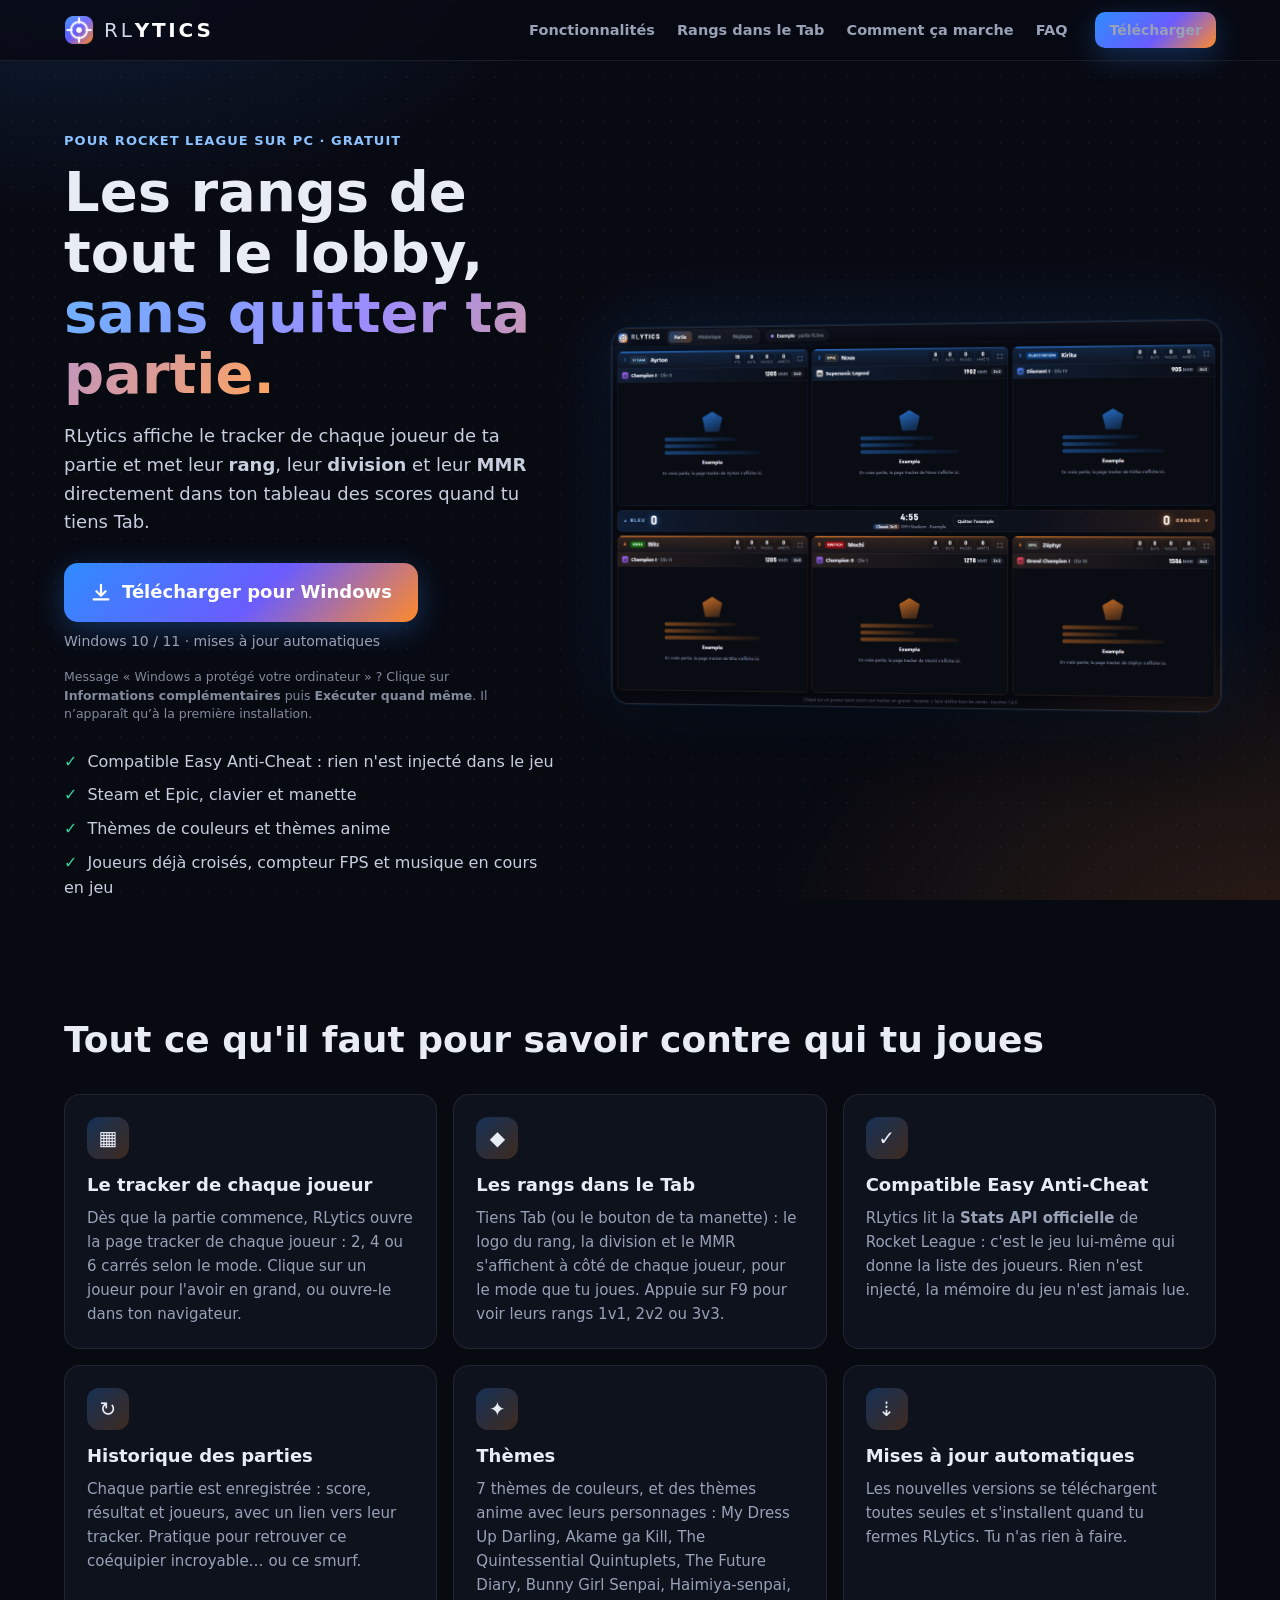
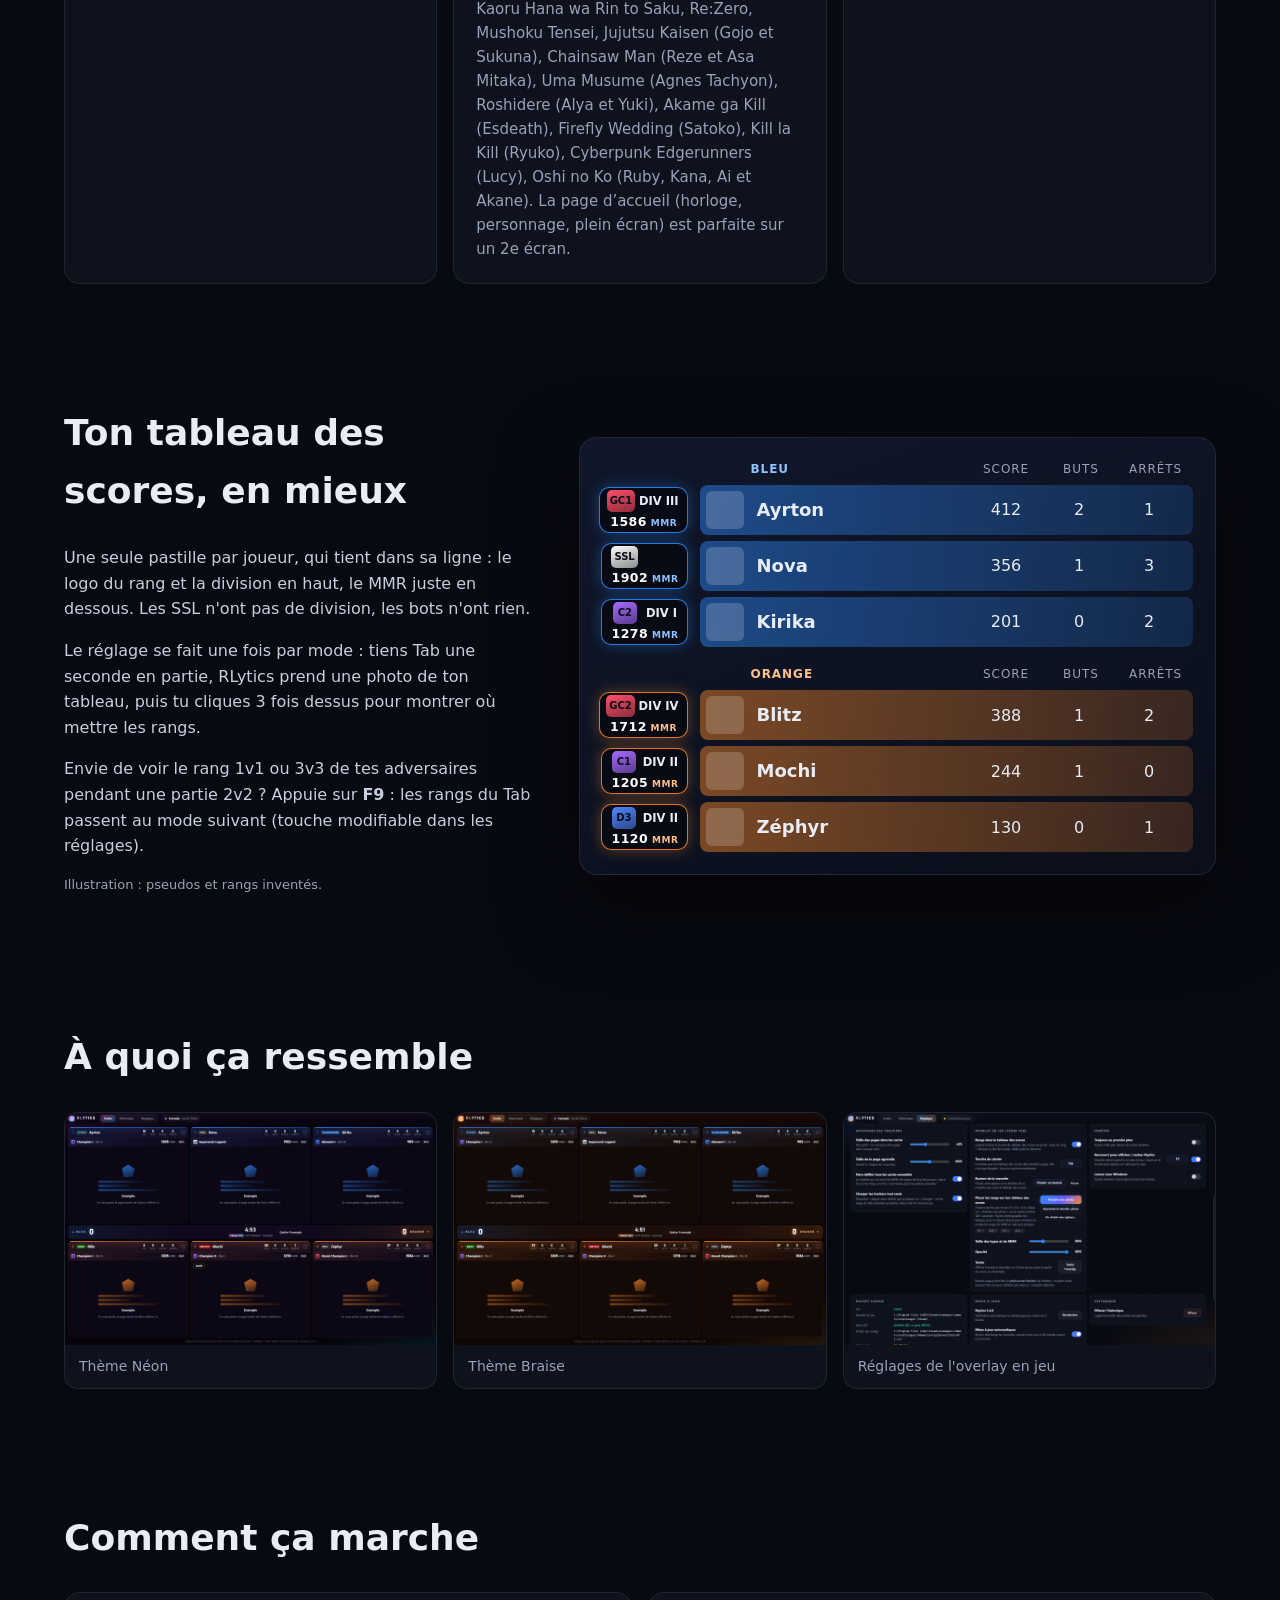
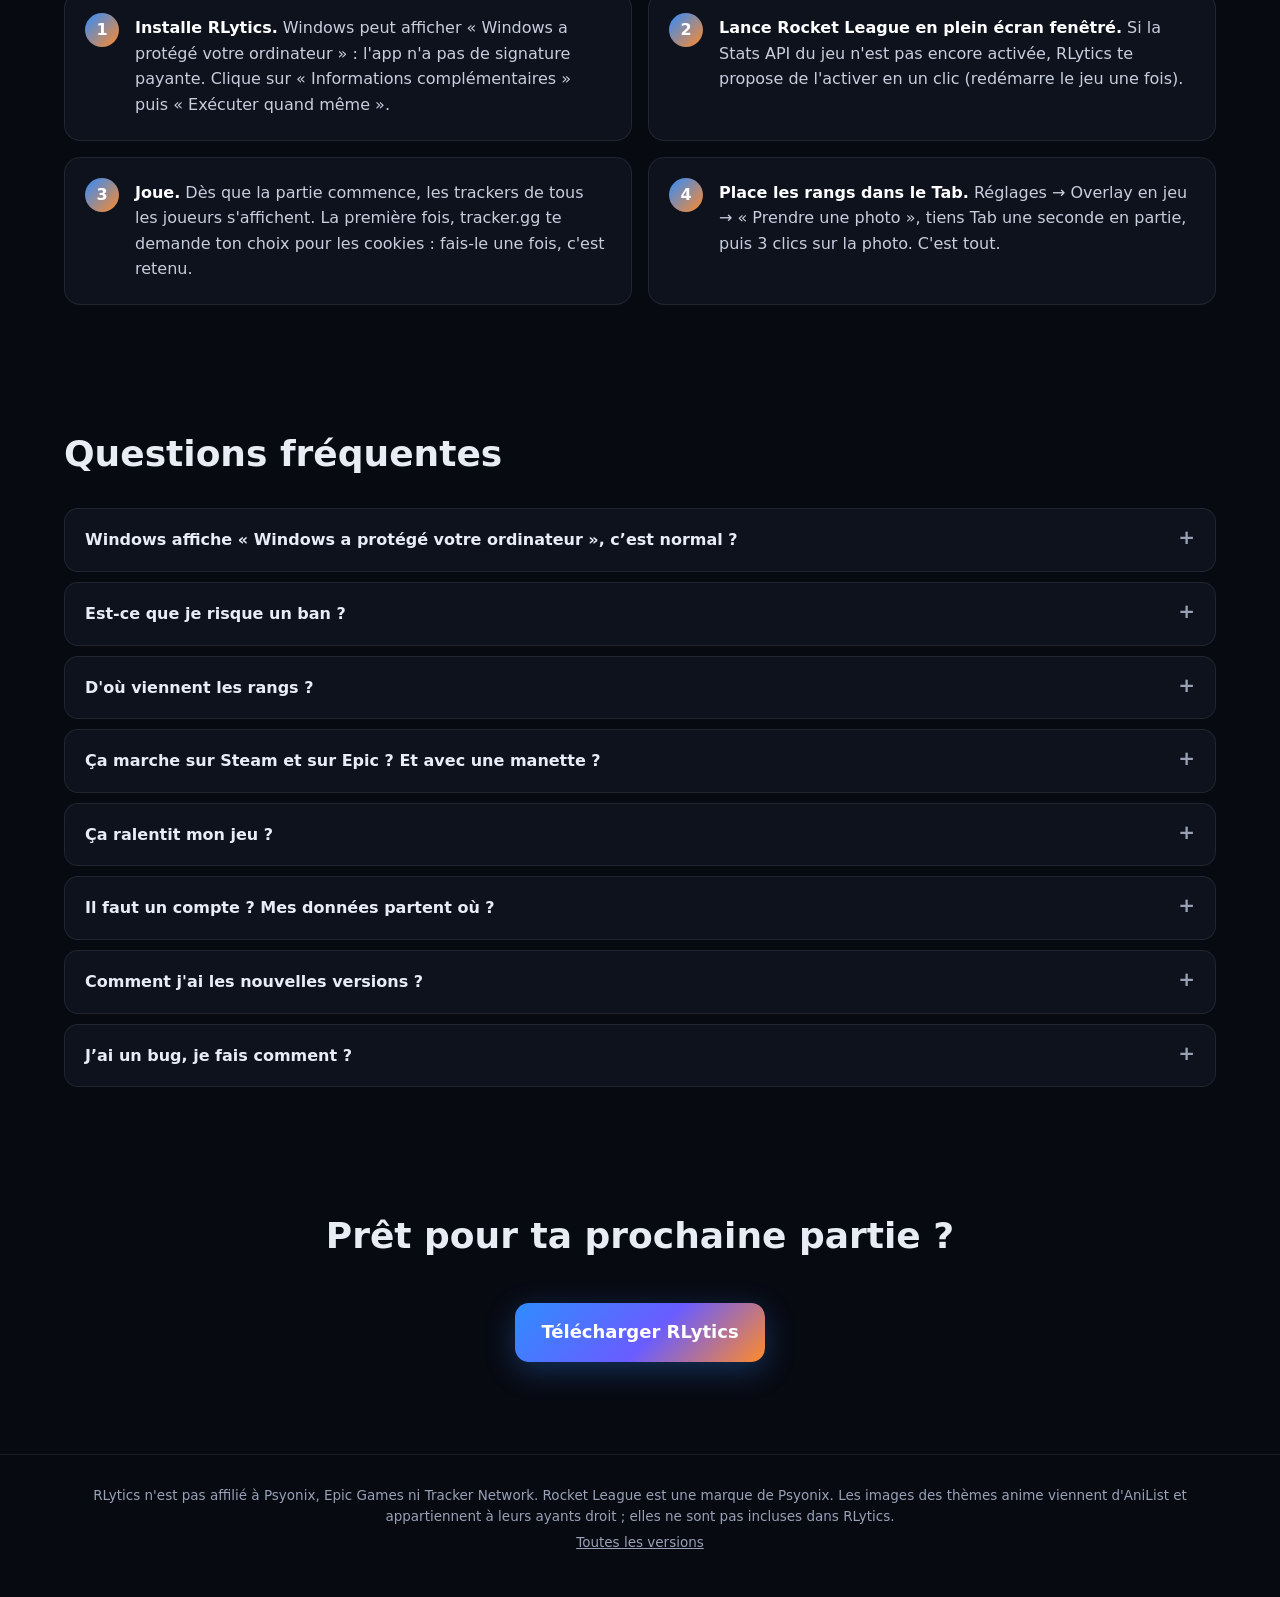
==== docs/index.html @ 4fb469bf "Site : thèmes Cyberpunk et Oshi no Ko (1.7.10) Co-Authored-By: Claude Opus 5.5 <noreply@anthropic.co" ====
<!DOCTYPE html>
<html lang="fr">
<head>
  <meta charset="utf-8">
  <meta name="viewport" content="width=device-width, initial-scale=1">
  <title>RLytics — les rangs de tout le lobby Rocket League</title>
  <meta name="description" content="RLytics affiche le tracker de chaque joueur de ta partie Rocket League et met leurs rangs, divisions et MMR dans ton tableau des scores. Gratuit, pour Windows, compatible Easy Anti-Cheat.">
  <meta property="og:title" content="RLytics — les rangs de tout le lobby Rocket League">
  <meta property="og:description" content="Le tracker de chaque joueur de ta partie, et leurs rangs directement dans ton tableau des scores.">
  <meta property="og:image" content="img/partie.png">
  <link rel="icon" href="img/icon.png">
  <link rel="stylesheet" href="style.css">
</head>
<body>
  <div class="glow" aria-hidden="true"></div>

  <header class="nav">
    <a class="brand" href="#">
      <img src="img/icon.png" alt="" width="30" height="30">
      <span>RL<b>YTICS</b></span>
    </a>
    <nav>
      <a href="#fonctions">Fonctionnalités</a>
      <a href="#tab">Rangs dans le Tab</a>
      <a href="#etapes">Comment ça marche</a>
      <a href="#faq">FAQ</a>
    </nav>
    <a class="btn small" href="https://github.com/ayusecour-stack/rlytics/releases/latest/download/RLytics-Setup.exe">Télécharger</a>
  </header>

  <main>
    <!-- ===== Accueil ===== -->
    <section class="hero">
      <div class="hero-text">
        <p class="kicker">Pour Rocket League sur PC · Gratuit</p>
        <h1>Les rangs de tout le lobby, <span class="grad">sans quitter ta partie.</span></h1>
        <p class="lead">RLytics affiche le tracker de chaque joueur de ta partie et met leur <b>rang</b>, leur <b>division</b> et leur <b>MMR</b> directement dans ton tableau des scores quand tu tiens Tab.</p>
        <div class="cta">
          <a class="btn big" id="dl" href="https://github.com/ayusecour-stack/rlytics/releases/latest/download/RLytics-Setup.exe">
            <svg viewBox="0 0 24 24" aria-hidden="true"><path d="M12 3v12m0 0l-5-5m5 5l5-5M4 19h16"/></svg>
            Télécharger pour Windows
          </a>
          <p class="meta" id="dl-meta">Windows 10 / 11 · mises à jour automatiques</p>
          <p class="meta smartscreen">Message « Windows a protégé votre ordinateur » ? Clique sur <b>Informations complémentaires</b> puis <b>Exécuter quand même</b>. Il n’apparaît qu’à la première installation.</p>
        </div>
        <ul class="ticks">
          <li>Compatible Easy Anti-Cheat : rien n'est injecté dans le jeu</li>
          <li>Steam et Epic, clavier et manette</li>
          <li>Thèmes de couleurs et thèmes anime</li>
          <li>Joueurs déjà croisés, compteur FPS et musique en cours en jeu</li>
        </ul>
      </div>
      <figure class="hero-shot">
        <img src="img/partie.png" alt="La fenêtre de RLytics pendant une partie 3v3 : un carré par joueur avec son rang, sa division et son MMR">
      </figure>
    </section>

    <!-- ===== Fonctionnalités ===== -->
    <section id="fonctions" class="section">
      <h2>Tout ce qu'il faut pour savoir contre qui tu joues</h2>
      <div class="grid">
        <article class="feat">
          <div class="ico">▦</div>
          <h3>Le tracker de chaque joueur</h3>
          <p>Dès que la partie commence, RLytics ouvre la page tracker de chaque joueur : 2, 4 ou 6 carrés selon le mode. Clique sur un joueur pour l'avoir en grand, ou ouvre-le dans ton navigateur.</p>
        </article>
        <article class="feat">
          <div class="ico">◆</div>
          <h3>Les rangs dans le Tab</h3>
          <p>Tiens Tab (ou le bouton de ta manette) : le logo du rang, la division et le MMR s'affichent à côté de chaque joueur, pour le mode que tu joues. Appuie sur F9 pour voir leurs rangs 1v1, 2v2 ou 3v3.</p>
        </article>
        <article class="feat">
          <div class="ico">✓</div>
          <h3>Compatible Easy Anti-Cheat</h3>
          <p>RLytics lit la <b>Stats API officielle</b> de Rocket League : c'est le jeu lui-même qui donne la liste des joueurs. Rien n'est injecté, la mémoire du jeu n'est jamais lue.</p>
        </article>
        <article class="feat">
          <div class="ico">↻</div>
          <h3>Historique des parties</h3>
          <p>Chaque partie est enregistrée : score, résultat et joueurs, avec un lien vers leur tracker. Pratique pour retrouver ce coéquipier incroyable… ou ce smurf.</p>
        </article>
        <article class="feat">
          <div class="ico">✦</div>
          <h3>Thèmes</h3>
          <p>7 thèmes de couleurs, et des thèmes anime avec leurs personnages : My Dress Up Darling, Akame ga Kill, The Quintessential Quintuplets, The Future Diary, Bunny Girl Senpai, Haimiya-senpai, Kaoru Hana wa Rin to Saku, Re:Zero, Mushoku Tensei, Jujutsu Kaisen (Gojo et Sukuna), Chainsaw Man (Reze et Asa Mitaka), Uma Musume (Agnes Tachyon), Roshidere (Alya et Yuki), Akame ga Kill (Esdeath), Firefly Wedding (Satoko), Kill la Kill (Ryuko), Cyberpunk Edgerunners (Lucy), Oshi no Ko (Ruby, Kana, Ai et Akane). La page d’accueil (horloge, personnage, plein écran) est parfaite sur un 2e écran.</p>
        </article>
        <article class="feat">
          <div class="ico">⇣</div>
          <h3>Mises à jour automatiques</h3>
          <p>Les nouvelles versions se téléchargent toutes seules et s'installent quand tu fermes RLytics. Tu n'as rien à faire.</p>
        </article>
      </div>
    </section>

    <!-- ===== Rangs dans le Tab (illustration) ===== -->
    <section id="tab" class="section split">
      <div>
        <h2>Ton tableau des scores, en mieux</h2>
        <p>Une seule pastille par joueur, qui tient dans sa ligne : le logo du rang et la division en haut, le MMR juste en dessous. Les SSL n'ont pas de division, les bots n'ont rien.</p>
        <p>Le réglage se fait une fois par mode : tiens Tab une seconde en partie, RLytics prend une photo de ton tableau, puis tu cliques 3 fois dessus pour montrer où mettre les rangs.</p>
        <p>Envie de voir le rang 1v1 ou 3v3 de tes adversaires pendant une partie 2v2 ? Appuie sur <b>F9</b> : les rangs du Tab passent au mode suivant (touche modifiable dans les réglages).</p>
        <p class="small">Illustration : pseudos et rangs inventés.</p>
      </div>
      <div class="board" aria-label="Exemple de tableau des scores avec les rangs RLytics">
        <div class="team t0">
          <div class="thead"><b>BLEU</b><span>SCORE</span><span>BUTS</span><span>ARRÊTS</span></div>
          <div class="row"><div class="badge t0"><i class="em" style="--c:#ff4f6b">GC1</i><span>DIV III</span><small><b>1586</b> MMR</small></div><div class="av"></div><b class="nm">Ayrton</b><span>412</span><span>2</span><span>1</span></div>
          <div class="row"><div class="badge t0"><i class="em" style="--c:#ffffff">SSL</i><small><b>1902</b> MMR</small></div><div class="av"></div><b class="nm">Nova</b><span>356</span><span>1</span><span>3</span></div>
          <div class="row"><div class="badge t0"><i class="em" style="--c:#a46bff">C2</i><span>DIV I</span><small><b>1278</b> MMR</small></div><div class="av"></div><b class="nm">Kirika</b><span>201</span><span>0</span><span>2</span></div>
        </div>
        <div class="team t1">
          <div class="thead"><b>ORANGE</b><span>SCORE</span><span>BUTS</span><span>ARRÊTS</span></div>
          <div class="row"><div class="badge t1"><i class="em" style="--c:#ff4f6b">GC2</i><span>DIV IV</span><small><b>1712</b> MMR</small></div><div class="av"></div><b class="nm">Blitz</b><span>388</span><span>1</span><span>2</span></div>
          <div class="row"><div class="badge t1"><i class="em" style="--c:#a46bff">C1</i><span>DIV II</span><small><b>1205</b> MMR</small></div><div class="av"></div><b class="nm">Mochi</b><span>244</span><span>1</span><span>0</span></div>
          <div class="row"><div class="badge t1"><i class="em" style="--c:#4f86ff">D3</i><span>DIV II</span><small><b>1120</b> MMR</small></div><div class="av"></div><b class="nm">Zéphyr</b><span>130</span><span>0</span><span>1</span></div>
        </div>
      </div>
    </section>

    <!-- ===== Captures ===== -->
    <section class="section">
      <h2>À quoi ça ressemble</h2>
      <div class="shots">
        <figure><img src="img/neon.png" alt="RLytics avec le thème Néon" loading="lazy"><figcaption>Thème Néon</figcaption></figure>
        <figure><img src="img/braise.png" alt="RLytics avec le thème Braise" loading="lazy"><figcaption>Thème Braise</figcaption></figure>
        <figure><img src="img/reglages.png" alt="Les réglages de RLytics : overlay en jeu, mises à jour" loading="lazy"><figcaption>Réglages de l'overlay en jeu</figcaption></figure>
      </div>
    </section>

    <!-- ===== Étapes ===== -->
    <section id="etapes" class="section">
      <h2>Comment ça marche</h2>
      <ol class="steps">
        <li><b>Installe RLytics.</b> Windows peut afficher « Windows a protégé votre ordinateur » : l'app n'a pas de signature payante. Clique sur « Informations complémentaires » puis « Exécuter quand même ».</li>
        <li><b>Lance Rocket League en plein écran fenêtré.</b> Si la Stats API du jeu n'est pas encore activée, RLytics te propose de l'activer en un clic (redémarre le jeu une fois).</li>
        <li><b>Joue.</b> Dès que la partie commence, les trackers de tous les joueurs s'affichent. La première fois, tracker.gg te demande ton choix pour les cookies : fais-le une fois, c'est retenu.</li>
        <li><b>Place les rangs dans le Tab.</b> Réglages → Overlay en jeu → « Prendre une photo », tiens Tab une seconde en partie, puis 3 clics sur la photo. C'est tout.</li>
      </ol>
    </section>

    <!-- ===== FAQ ===== -->
    <section id="faq" class="section">
      <h2>Questions fréquentes</h2>
      <div class="faq">
        <details>
          <summary>Windows affiche « Windows a protégé votre ordinateur », c’est normal ?</summary>
          <p>Oui. Windows affiche ce message pour les programmes qui n’ont pas de signature payante (un certificat coûte plusieurs centaines d’euros par an). Clique sur « Informations complémentaires » puis « Exécuter quand même ». Il n’apparaît qu’à l’installation : les mises à jour automatiques ne le déclenchent pas.</p>
        </details>
        <details>
          <summary>Est-ce que je risque un ban ?</summary>
          <p>RLytics ne touche pas au jeu : il n'injecte rien, ne lit pas sa mémoire et n'ouvre même pas son processus. Il lit la Stats API officielle de Rocket League (prévue par Psyonix pour les overlays) et affiche une fenêtre par-dessus le jeu, comme Discord ou OBS. Il n'y a pas de garantie officielle de Psyonix, mais c'est le même principe que les overlays autorisés.</p>
        </details>
        <details>
          <summary>D'où viennent les rangs ?</summary>
          <p>Des pages publiques de rocketleague.tracker.network, que RLytics affiche comme un navigateur. Les rangs du Tab sont lus dans ces pages déjà ouvertes, sans requête en plus. RLytics n'est pas affilié à Tracker Network : si leur site change, une mise à jour de RLytics peut être nécessaire.</p>
        </details>
        <details>
          <summary>Ça marche sur Steam et sur Epic ? Et avec une manette ?</summary>
          <p>Oui aux deux. Pour la manette, choisis dans les réglages le bouton qui ouvre ton tableau des scores. Les joueurs PlayStation, Xbox et Switch de ta partie sont affichés aussi.</p>
        </details>
        <details>
          <summary>Ça ralentit mon jeu ?</summary>
          <p>Les pages sont chargées une fois au début de la partie et les animations des thèmes se mettent en pause pendant les parties. Si ton PC est juste, désactive « Charger les trackers tout seuls » dans les réglages.</p>
        </details>
        <details>
          <summary>Il faut un compte ? Mes données partent où ?</summary>
          <p>Pas de compte. Tout reste sur ton PC : réglages, historique, emplacement des rangs. RLytics se connecte seulement à tracker.gg (les pages des joueurs), à AniList (images des thèmes anime) et à GitHub (mises à jour).</p>
        </details>
        <details>
          <summary>Comment j'ai les nouvelles versions ?</summary>
          <p>Automatiquement : RLytics vérifie au démarrage puis toutes les 3 heures, télécharge la nouvelle version en arrière-plan et l'installe quand tu le fermes (ou tout de suite avec le bouton « Redémarrer »).</p>
        </details>
        <details>
          <summary>J’ai un bug, je fais comment ?</summary>
          <p>Dans RLytics : Réglages → À propos → « Ouvrir le journal ». Ce fichier explique ce qui s’est passé (il reste sur ton PC, rien n’est envoyé). Décris le problème sur <a href="https://github.com/ayusecour-stack/rlytics/issues">la page des signalements</a> et joins le journal si tu veux.</p>
        </details>
      </div>
    </section>

    <section class="section final">
      <h2>Prêt pour ta prochaine partie ?</h2>
      <a class="btn big" href="https://github.com/ayusecour-stack/rlytics/releases/latest/download/RLytics-Setup.exe">Télécharger RLytics</a>
      <p class="meta" id="dl-meta-2"></p>
    </section>
  </main>

  <footer>
    <p>RLytics n'est pas affilié à Psyonix, Epic Games ni Tracker Network. Rocket League est une marque de Psyonix. Les images des thèmes anime viennent d'AniList et appartiennent à leurs ayants droit ; elles ne sont pas incluses dans RLytics.</p>
    <p><a href="https://github.com/ayusecour-stack/rlytics/releases">Toutes les versions</a></p>
  </footer>

  <script src="app.js"></script>
</body>
</html>
---- docs/style.css ----
:root {
  --bg: #080a12; --panel: #0e121d; --panel-2: #131828; --line: rgba(255, 255, 255, .08); --text: #e8ecf5; --muted: #98a1b6;
  --blue: #2f8cff; --orange: #ff8a2a; --violet: #6a5cff;
  --font: "Segoe UI Variable Text", "Segoe UI", system-ui, -apple-system, Roboto, sans-serif;
  --font-sport: "Bahnschrift", "Segoe UI", system-ui, sans-serif;
}
* { box-sizing: border-box; }
html { scroll-behavior: smooth; }
body { margin: 0; background: var(--bg); color: var(--text); font: 16px/1.6 var(--font); -webkit-font-smoothing: antialiased; }
a { color: inherit; }
img { max-width: 100%; display: block; }
.glow {
  position: fixed; inset: 0; z-index: -1; pointer-events: none;
  background:
    radial-gradient(900px 520px at 5% -10%, rgba(47, 140, 255, .18), transparent 60%),
    radial-gradient(900px 560px at 100% 105%, rgba(255, 138, 42, .14), transparent 60%),
    radial-gradient(rgba(255, 255, 255, .035) 1px, transparent 1px);
  background-size: auto, auto, 22px 22px;
}

/* Navigation */
.nav { position: sticky; top: 0; z-index: 10; display: flex; align-items: center; gap: 28px; padding: 12px 5vw; background: rgba(8, 10, 18, .78); backdrop-filter: blur(12px); border-bottom: 1px solid var(--line); }
.brand { display: flex; align-items: center; gap: 10px; text-decoration: none; font-family: var(--font-sport); font-size: 20px; letter-spacing: .14em; color: #cfd6e6; }
.brand b { color: #fff; }
.nav nav { display: flex; gap: 22px; margin-left: auto; }
.nav nav a { text-decoration: none; color: var(--muted); font-weight: 600; font-size: 14.5px; }
.nav nav a:hover { color: #fff; }

/* Boutons */
.btn {
  display: inline-flex; align-items: center; gap: 10px; text-decoration: none; font-weight: 700; color: #fff; border-radius: 12px; padding: 10px 18px;
  background: linear-gradient(135deg, var(--blue), var(--violet) 55%, var(--orange)); box-shadow: 0 8px 30px rgba(47, 140, 255, .3);
  transition: transform .12s, filter .15s;
}
.btn:hover { filter: brightness(1.1); transform: translateY(-1px); }
.btn.small { padding: 7px 14px; font-size: 14px; border-radius: 10px; }
.btn.big { padding: 15px 26px; font-size: 18px; border-radius: 14px; }
.btn svg { width: 22px; height: 22px; fill: none; stroke: currentColor; stroke-width: 2.4; stroke-linecap: round; stroke-linejoin: round; }

main { width: min(1180px, 90vw); margin: 0 auto; }
.hero { display: grid; grid-template-columns: 1fr 1.25fr; gap: 48px; align-items: center; padding: 70px 0 50px; }
.kicker { margin: 0 0 10px; color: #8cc2ff; font-weight: 700; letter-spacing: .08em; text-transform: uppercase; font-size: 13px; }
h1 { font-family: var(--font-sport); font-size: clamp(34px, 4.6vw, 56px); line-height: 1.08; margin: 0 0 18px; }
.grad { background: linear-gradient(120deg, #6fb2ff, #9b8cff 45%, #ffa45c); -webkit-background-clip: text; background-clip: text; color: transparent; }
.lead { color: #c7cede; font-size: 18px; margin: 0 0 26px; }
.cta { display: flex; flex-direction: column; gap: 8px; align-items: flex-start; }
.meta { margin: 0; color: var(--muted); font-size: 14px; }
.meta.smartscreen { max-width: 460px; margin-top: 8px; font-size: 12.5px; line-height: 1.45; opacity: .85; }
.ticks { list-style: none; padding: 0; margin: 26px 0 0; display: grid; gap: 8px; color: #c7cede; }
.ticks li::before { content: "✓"; color: #34d399; font-weight: 800; margin-right: 10px; }
.hero-shot { margin: 0; border-radius: 18px; overflow: hidden; border: 1px solid rgba(255, 255, 255, .12); box-shadow: 0 30px 90px rgba(0, 0, 0, .6), 0 0 0 1px rgba(47, 140, 255, .15), 0 0 80px rgba(47, 140, 255, .18); transform: perspective(1400px) rotateY(-6deg); }

.section { padding: 60px 0; }
.section h2 { font-family: var(--font-sport); font-size: clamp(26px, 3vw, 36px); margin: 0 0 26px; }
.grid { display: grid; grid-template-columns: repeat(3, 1fr); gap: 16px; }
.feat { padding: 22px; border-radius: 16px; background: var(--panel); border: 1px solid var(--line); transition: border-color .15s, transform .15s; }
.feat:hover { border-color: rgba(47, 140, 255, .35); transform: translateY(-2px); }
.feat .ico { width: 42px; height: 42px; display: grid; place-items: center; border-radius: 12px; font-size: 20px; background: linear-gradient(135deg, rgba(47, 140, 255, .25), rgba(255, 138, 42, .2)); margin-bottom: 12px; }
.feat h3 { margin: 0 0 6px; font-size: 18px; }
.feat p { margin: 0; color: var(--muted); font-size: 15px; }

/* Tableau des scores d'exemple (dessiné, pas une capture du jeu) */
.split { display: grid; grid-template-columns: 1fr 1.35fr; gap: 44px; align-items: center; }
.split p { color: #c7cede; }
.small { font-size: 13px; color: var(--muted) !important; }
.board { padding: 22px 22px 22px 120px; border-radius: 18px; background: linear-gradient(160deg, #10172a, #0b0f1b); border: 1px solid var(--line); box-shadow: 0 30px 80px rgba(0, 0, 0, .5); display: grid; gap: 18px; overflow: hidden; }
.team { display: grid; gap: 6px; }
.thead, .row { display: grid; grid-template-columns: 40px 1fr 70px 56px 64px; align-items: center; gap: 10px; }
.thead { font-family: var(--font-sport); font-size: 12px; color: var(--muted); letter-spacing: .08em; padding-left: 50px; grid-template-columns: 1fr 70px 56px 64px; }
.team.t0 .thead b { color: #8cc2ff; } .team.t1 .thead b { color: #ffbf8a; }
.row { position: relative; height: 50px; padding: 0 12px 0 6px; border-radius: 8px; font-family: var(--font-sport); }
.team.t0 .row { background: linear-gradient(90deg, rgba(47, 140, 255, .45), rgba(47, 140, 255, .18)); }
.team.t1 .row { background: linear-gradient(90deg, rgba(255, 138, 42, .45), rgba(255, 138, 42, .18)); }
.row .av { width: 38px; height: 38px; border-radius: 6px; background: rgba(255, 255, 255, .18); }
.row .nm { font-size: 18px; font-weight: 600; }
.row span { text-align: center; }
.badge {
  position: absolute; right: calc(100% + 12px); top: 50%; transform: translateY(-50%); height: 46px; padding: 0 9px;
  display: grid; grid-template-columns: auto auto; grid-template-rows: 26px 16px; column-gap: 6px; align-items: center; justify-items: center;
  border-radius: 10px; background: rgba(8, 11, 19, .9); border: 1.5px solid rgba(47, 140, 255, .85); box-shadow: 0 0 14px rgba(47, 140, 255, .35);
  font-family: var(--font-sport); white-space: nowrap;
}
.badge.t1 { border-color: rgba(255, 138, 42, .85); box-shadow: 0 0 14px rgba(255, 138, 42, .35); }
.badge .em { grid-row: 1; font-style: normal; font-weight: 700; font-size: 10px; color: #0b0e17; height: 22px; min-width: 24px; padding: 0 3px; display: grid; place-items: center; border-radius: 5px; background: linear-gradient(160deg, var(--c), color-mix(in srgb, var(--c) 55%, #000)); }
.badge > span { grid-row: 1; font-size: 11.5px; font-weight: 700; }
.badge small { grid-row: 2; grid-column: 1 / -1; font-size: 9px; color: #8cc2ff; font-weight: 700; letter-spacing: .06em; }
.badge.t1 small { color: #ffbf8a; }
.badge small b { color: #fff; font-size: 12.5px; }

.shots { display: grid; grid-template-columns: repeat(3, 1fr); gap: 16px; }
.shots figure { margin: 0; border-radius: 14px; overflow: hidden; border: 1px solid var(--line); background: var(--panel); }
.shots figcaption { padding: 10px 14px; color: var(--muted); font-size: 14px; }

.steps { counter-reset: s; list-style: none; padding: 0; margin: 0; display: grid; grid-template-columns: repeat(2, 1fr); gap: 16px; }
.steps li { counter-increment: s; position: relative; padding: 22px 22px 22px 70px; border-radius: 16px; background: var(--panel); border: 1px solid var(--line); color: #c7cede; }
.steps li::before { content: counter(s); position: absolute; left: 20px; top: 20px; width: 34px; height: 34px; border-radius: 50%; display: grid; place-items: center; font-family: var(--font-sport); font-weight: 700; background: linear-gradient(135deg, var(--blue), var(--orange)); color: #fff; }
.steps b { color: #fff; }

.faq { display: grid; gap: 10px; }
.faq details { border-radius: 14px; background: var(--panel); border: 1px solid var(--line); padding: 4px 20px; }
.faq summary { cursor: pointer; font-weight: 700; padding: 14px 0; list-style: none; }
.faq summary::-webkit-details-marker { display: none; }
.faq summary::after { content: "+"; float: right; color: var(--muted); font-size: 20px; line-height: 1; }
.faq details[open] summary::after { content: "–"; }
.faq p { margin: 0 0 16px; color: var(--muted); }

.final { text-align: center; display: flex; flex-direction: column; align-items: center; gap: 12px; padding-bottom: 80px; }
footer { border-top: 1px solid var(--line); padding: 26px 5vw 40px; color: var(--muted); font-size: 13.5px; text-align: center; }
footer p { margin: 4px 0; }

@media (max-width: 900px) {
  .hero, .split { grid-template-columns: 1fr; }
  .hero-shot { transform: none; }
  .grid, .shots, .steps { grid-template-columns: 1fr; }
  .nav nav { display: none; }
  .board { padding-left: 110px; }
}
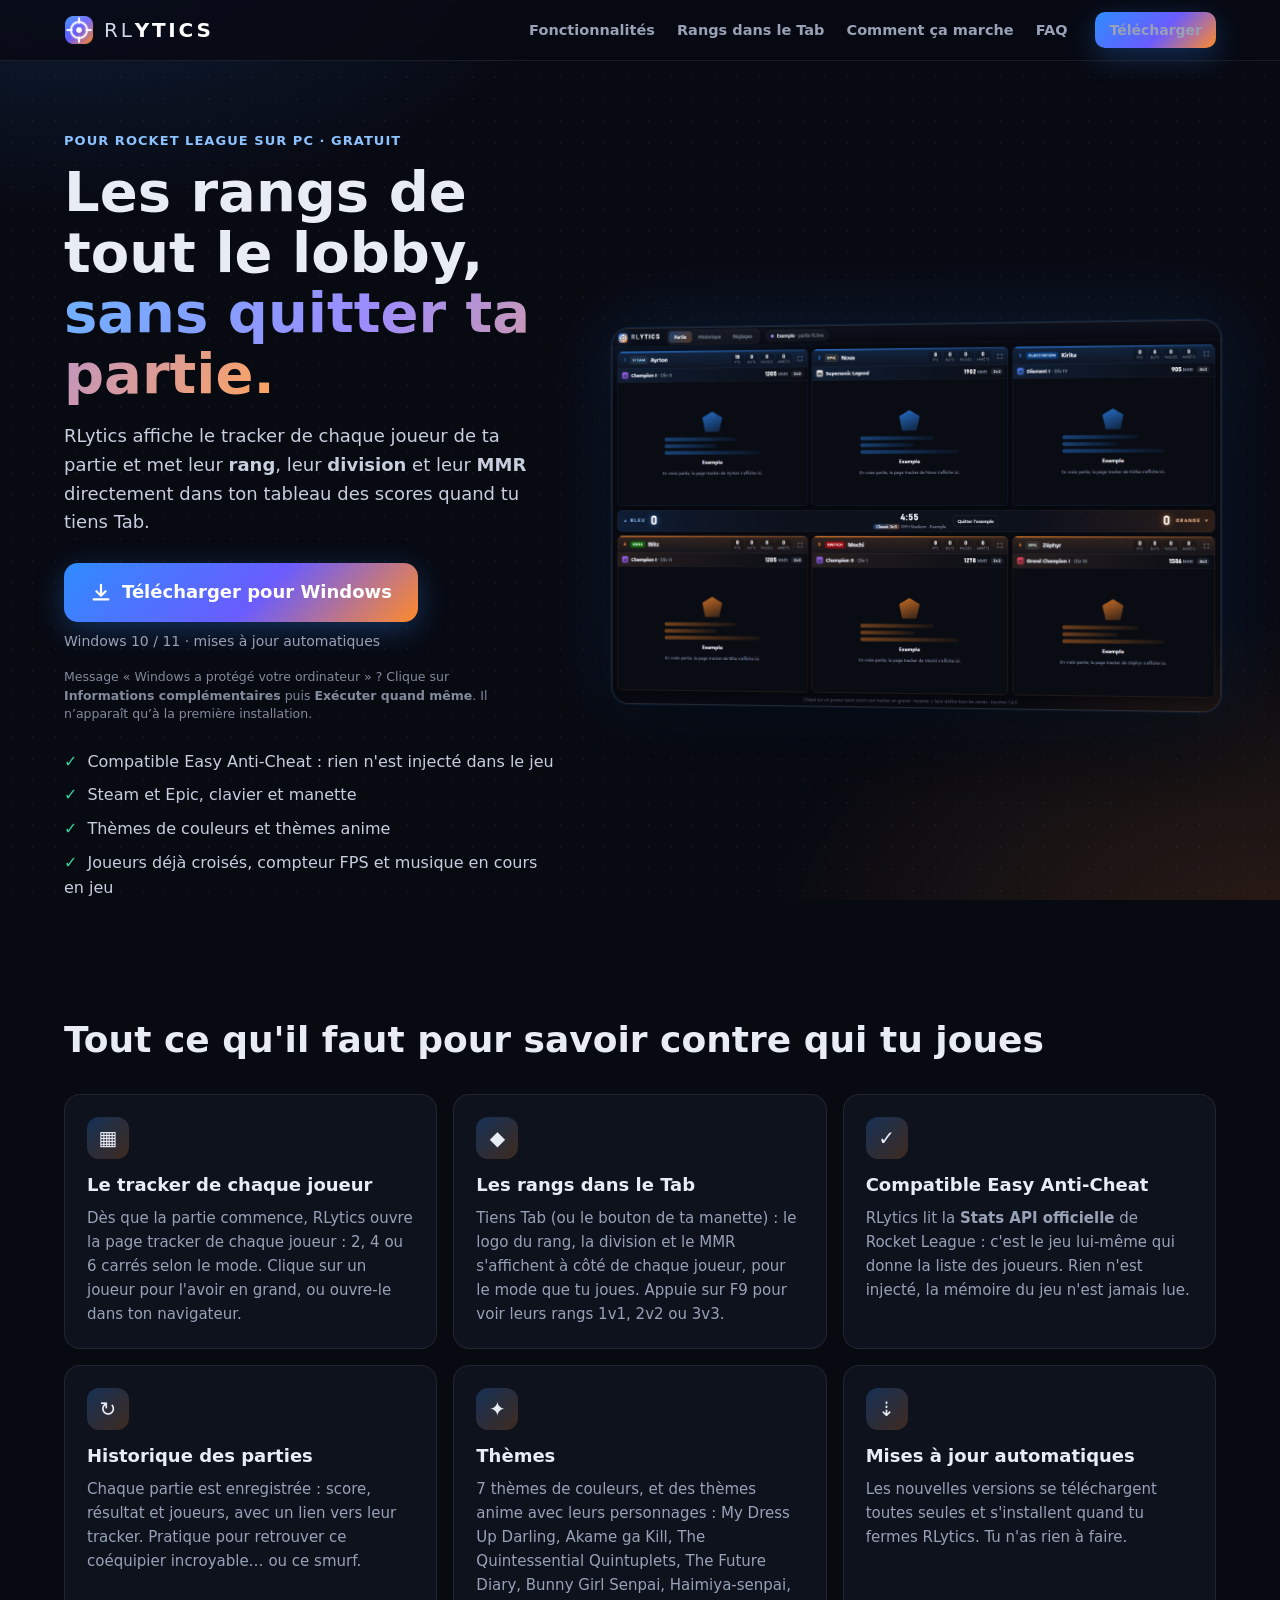
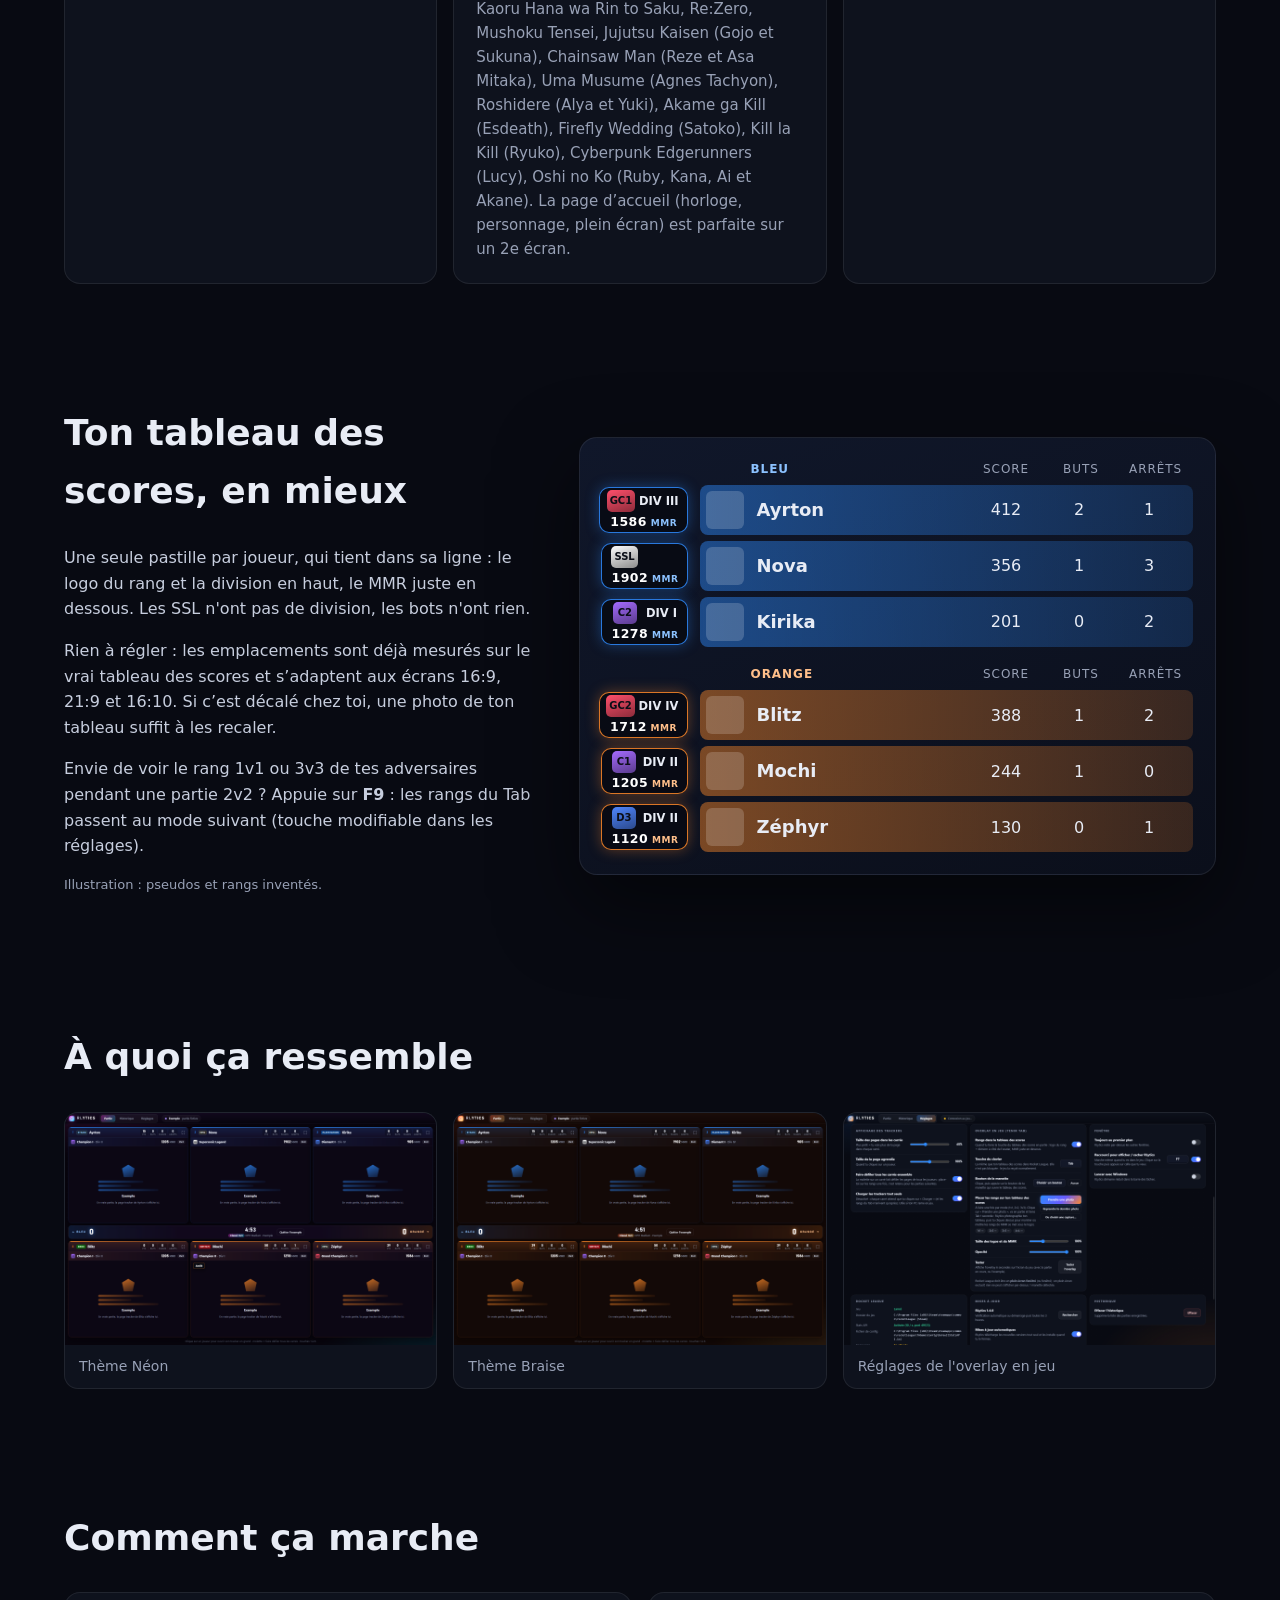
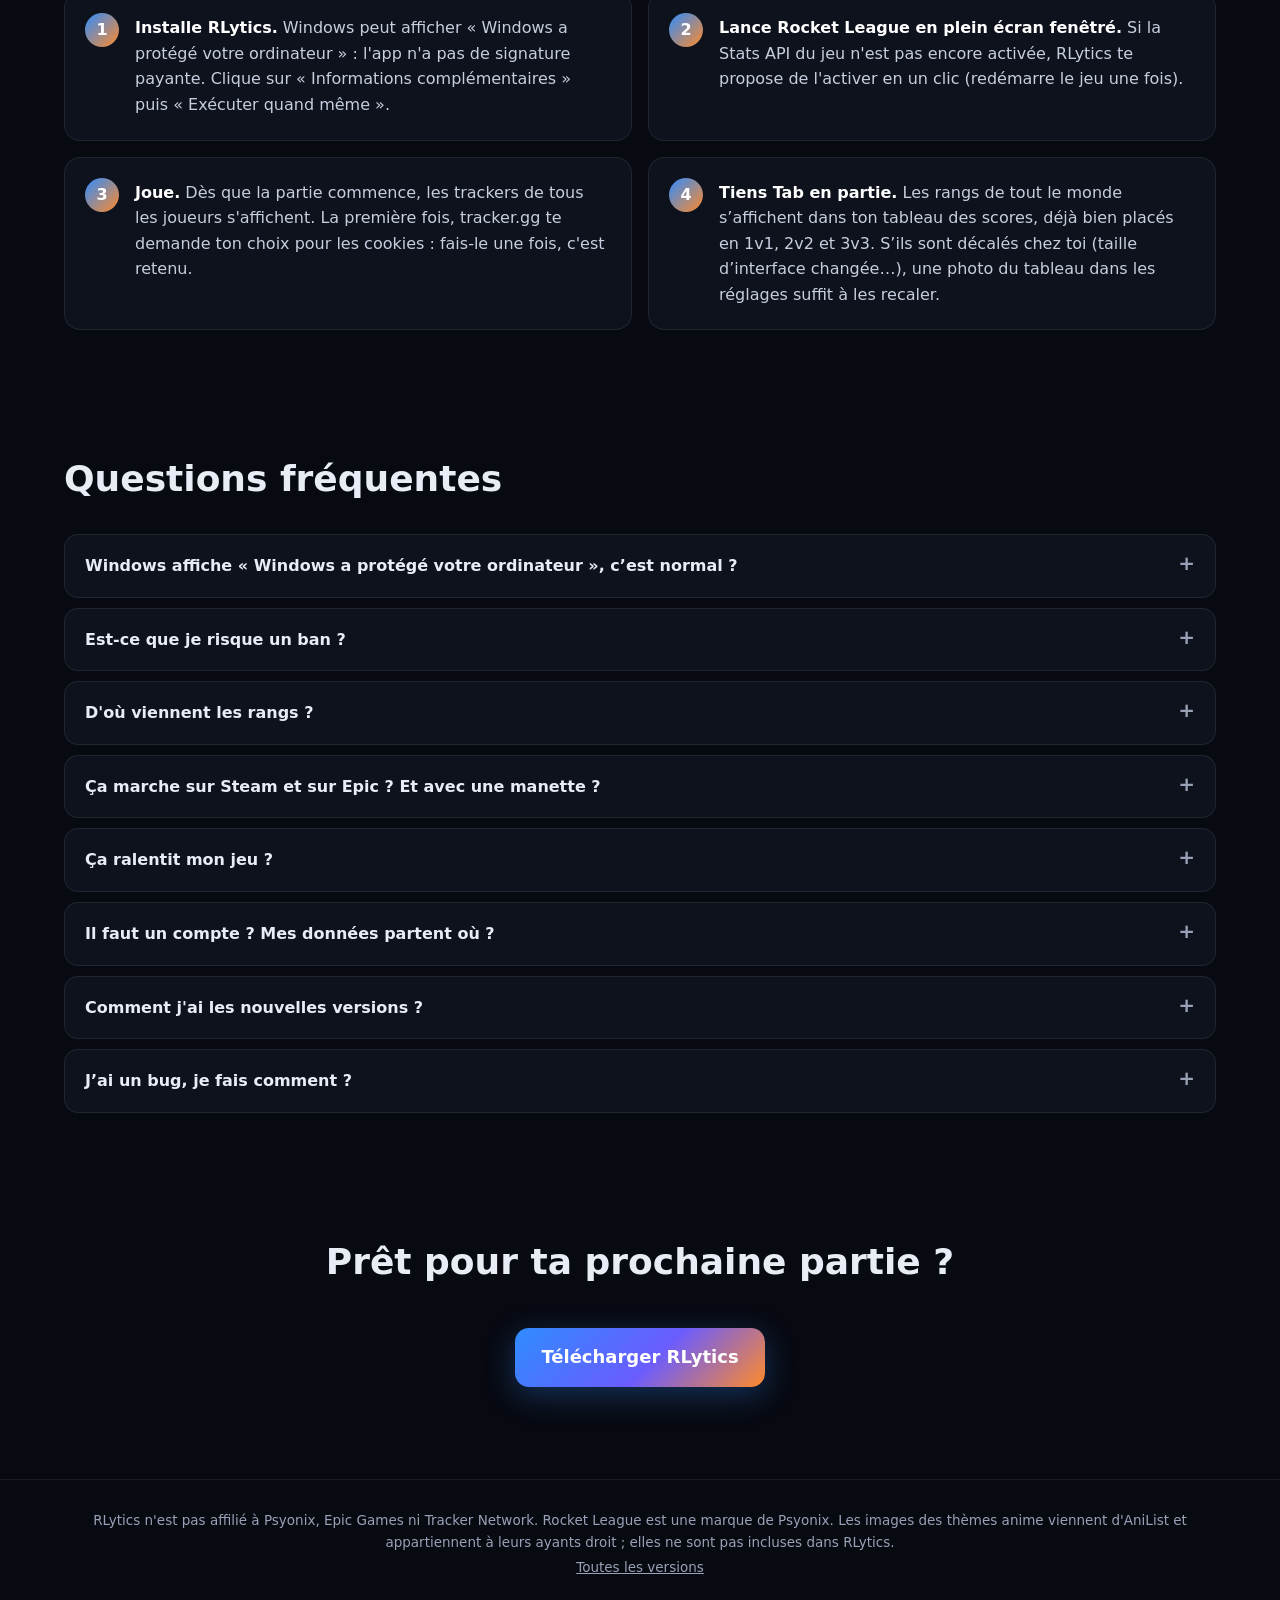
==== commit dd1862f9: "Site : rangs du Tab déjà placés (1.8.0) Co-Authored-By: Claude Opus 5.5 <noreply@anthropic.com>" ====
--- a/docs/index.html
+++ b/docs/index.html
@@ -97,7 +97,7 @@
       <div>
         <h2>Ton tableau des scores, en mieux</h2>
         <p>Une seule pastille par joueur, qui tient dans sa ligne : le logo du rang et la division en haut, le MMR juste en dessous. Les SSL n'ont pas de division, les bots n'ont rien.</p>
-        <p>Le réglage se fait une fois par mode : tiens Tab une seconde en partie, RLytics prend une photo de ton tableau, puis tu cliques 3 fois dessus pour montrer où mettre les rangs.</p>
+        <p>Rien à régler : les emplacements sont déjà mesurés sur le vrai tableau des scores et s’adaptent aux écrans 16:9, 21:9 et 16:10. Si c’est décalé chez toi, une photo de ton tableau suffit à les recaler.</p>
         <p>Envie de voir le rang 1v1 ou 3v3 de tes adversaires pendant une partie 2v2 ? Appuie sur <b>F9</b> : les rangs du Tab passent au mode suivant (touche modifiable dans les réglages).</p>
         <p class="small">Illustration : pseudos et rangs inventés.</p>
       </div>
@@ -134,7 +134,7 @@
         <li><b>Installe RLytics.</b> Windows peut afficher « Windows a protégé votre ordinateur » : l'app n'a pas de signature payante. Clique sur « Informations complémentaires » puis « Exécuter quand même ».</li>
         <li><b>Lance Rocket League en plein écran fenêtré.</b> Si la Stats API du jeu n'est pas encore activée, RLytics te propose de l'activer en un clic (redémarre le jeu une fois).</li>
         <li><b>Joue.</b> Dès que la partie commence, les trackers de tous les joueurs s'affichent. La première fois, tracker.gg te demande ton choix pour les cookies : fais-le une fois, c'est retenu.</li>
-        <li><b>Place les rangs dans le Tab.</b> Réglages → Overlay en jeu → « Prendre une photo », tiens Tab une seconde en partie, puis 3 clics sur la photo. C'est tout.</li>
+        <li><b>Tiens Tab en partie.</b> Les rangs de tout le monde s’affichent dans ton tableau des scores, déjà bien placés en 1v1, 2v2 et 3v3. S’ils sont décalés chez toi (taille d’interface changée…), une photo du tableau dans les réglages suffit à les recaler.</li>
       </ol>
     </section>
 
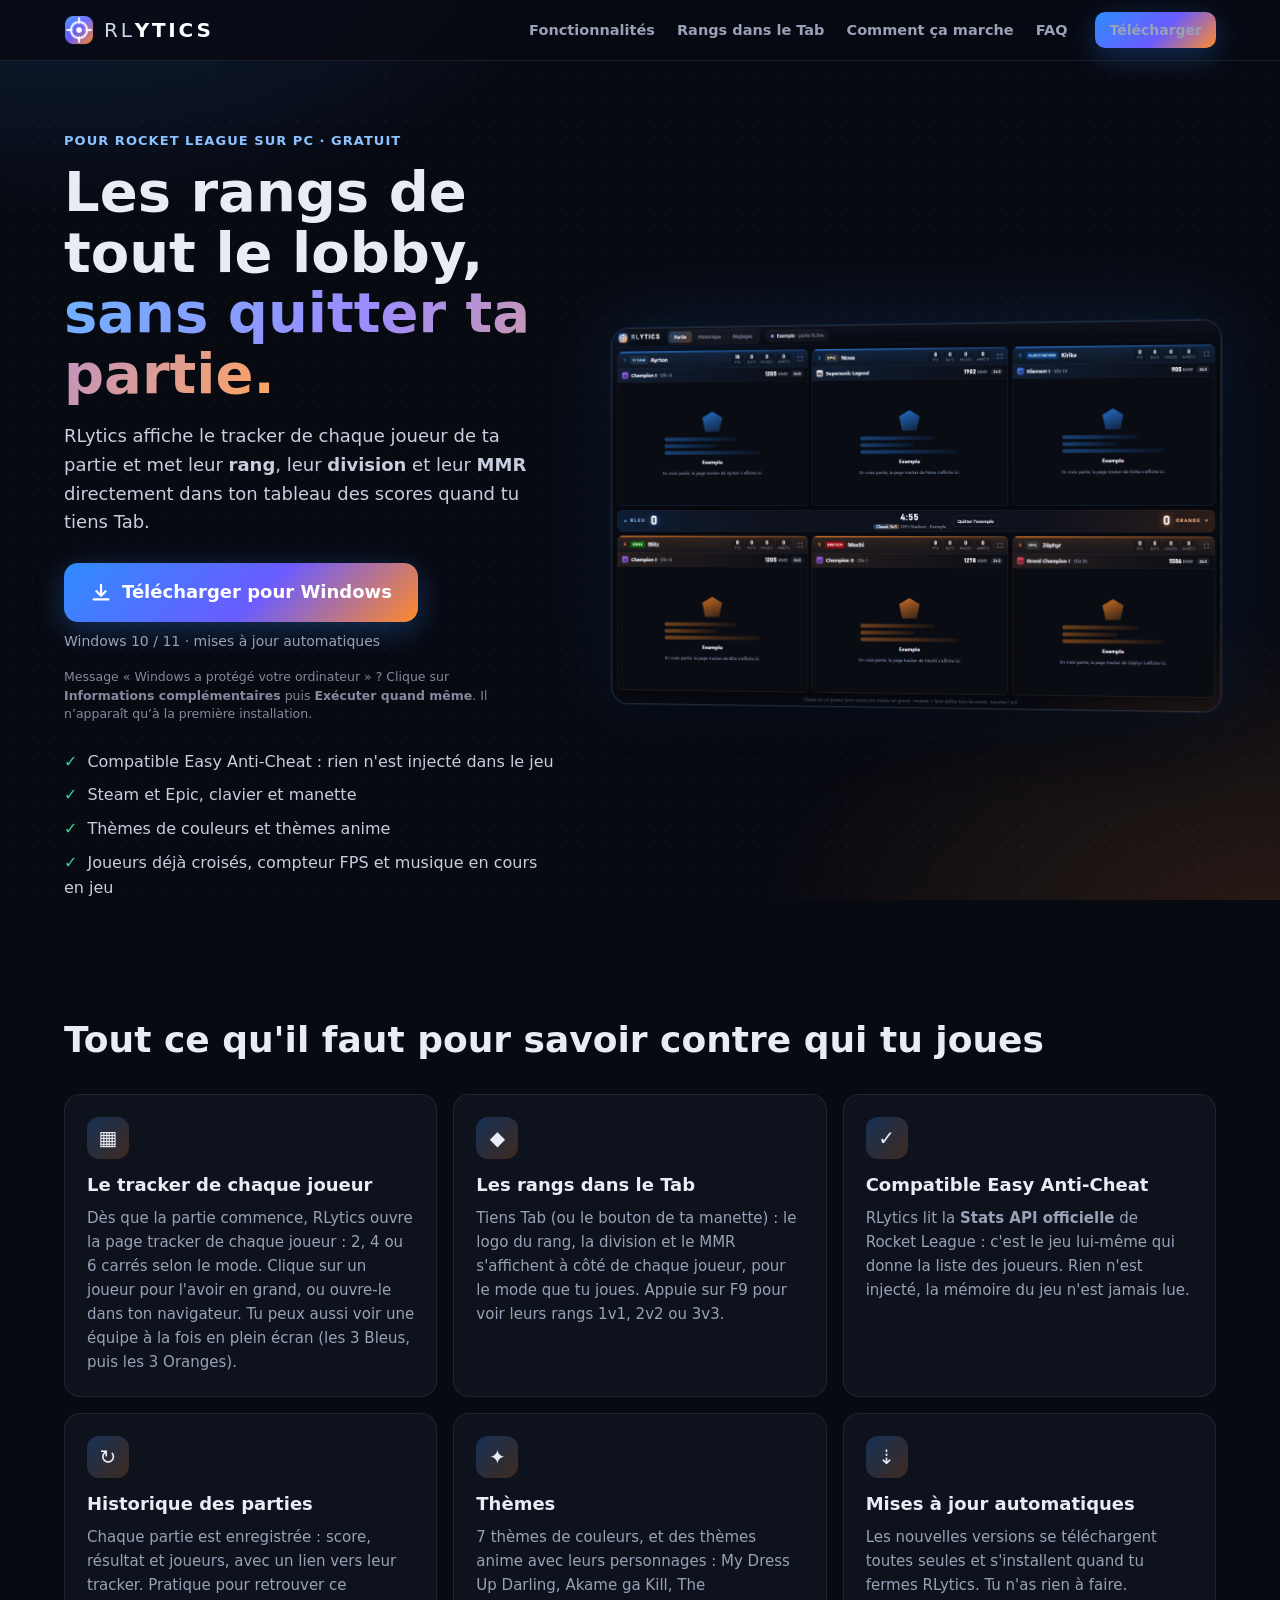
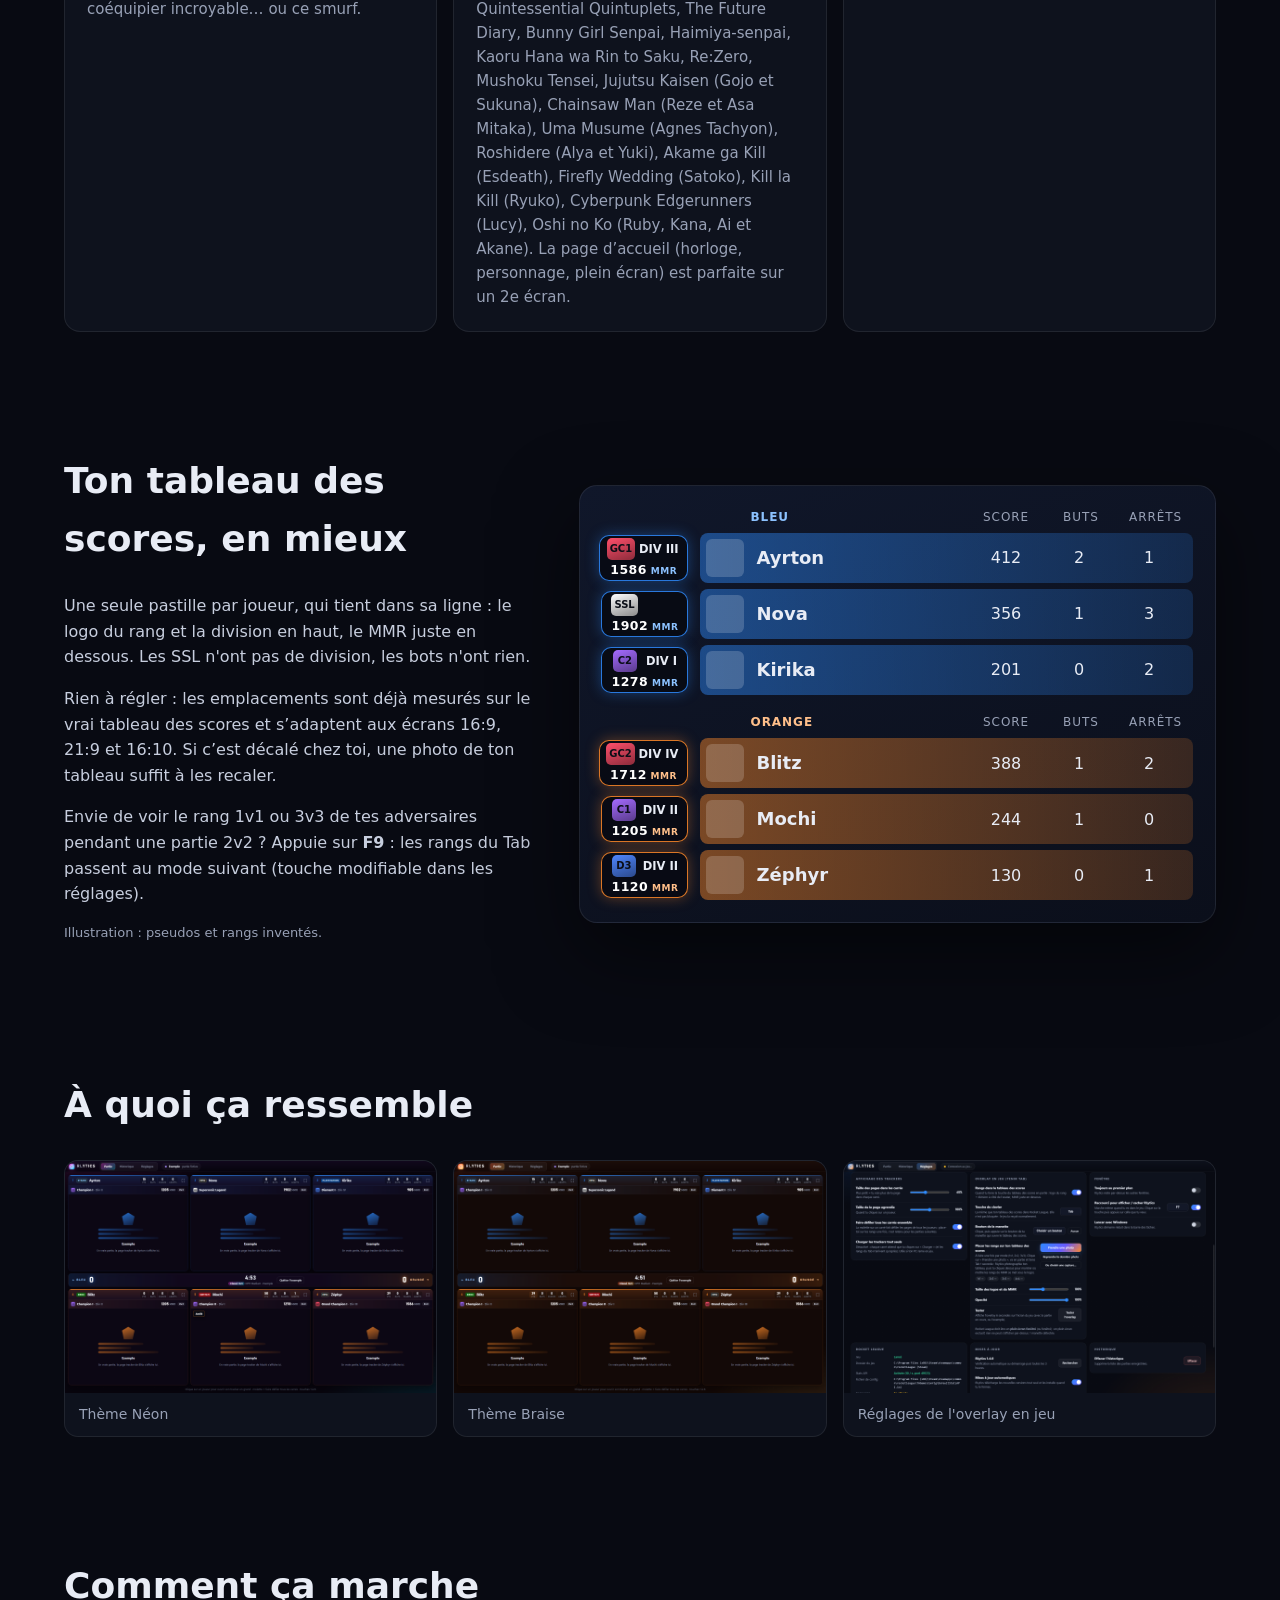
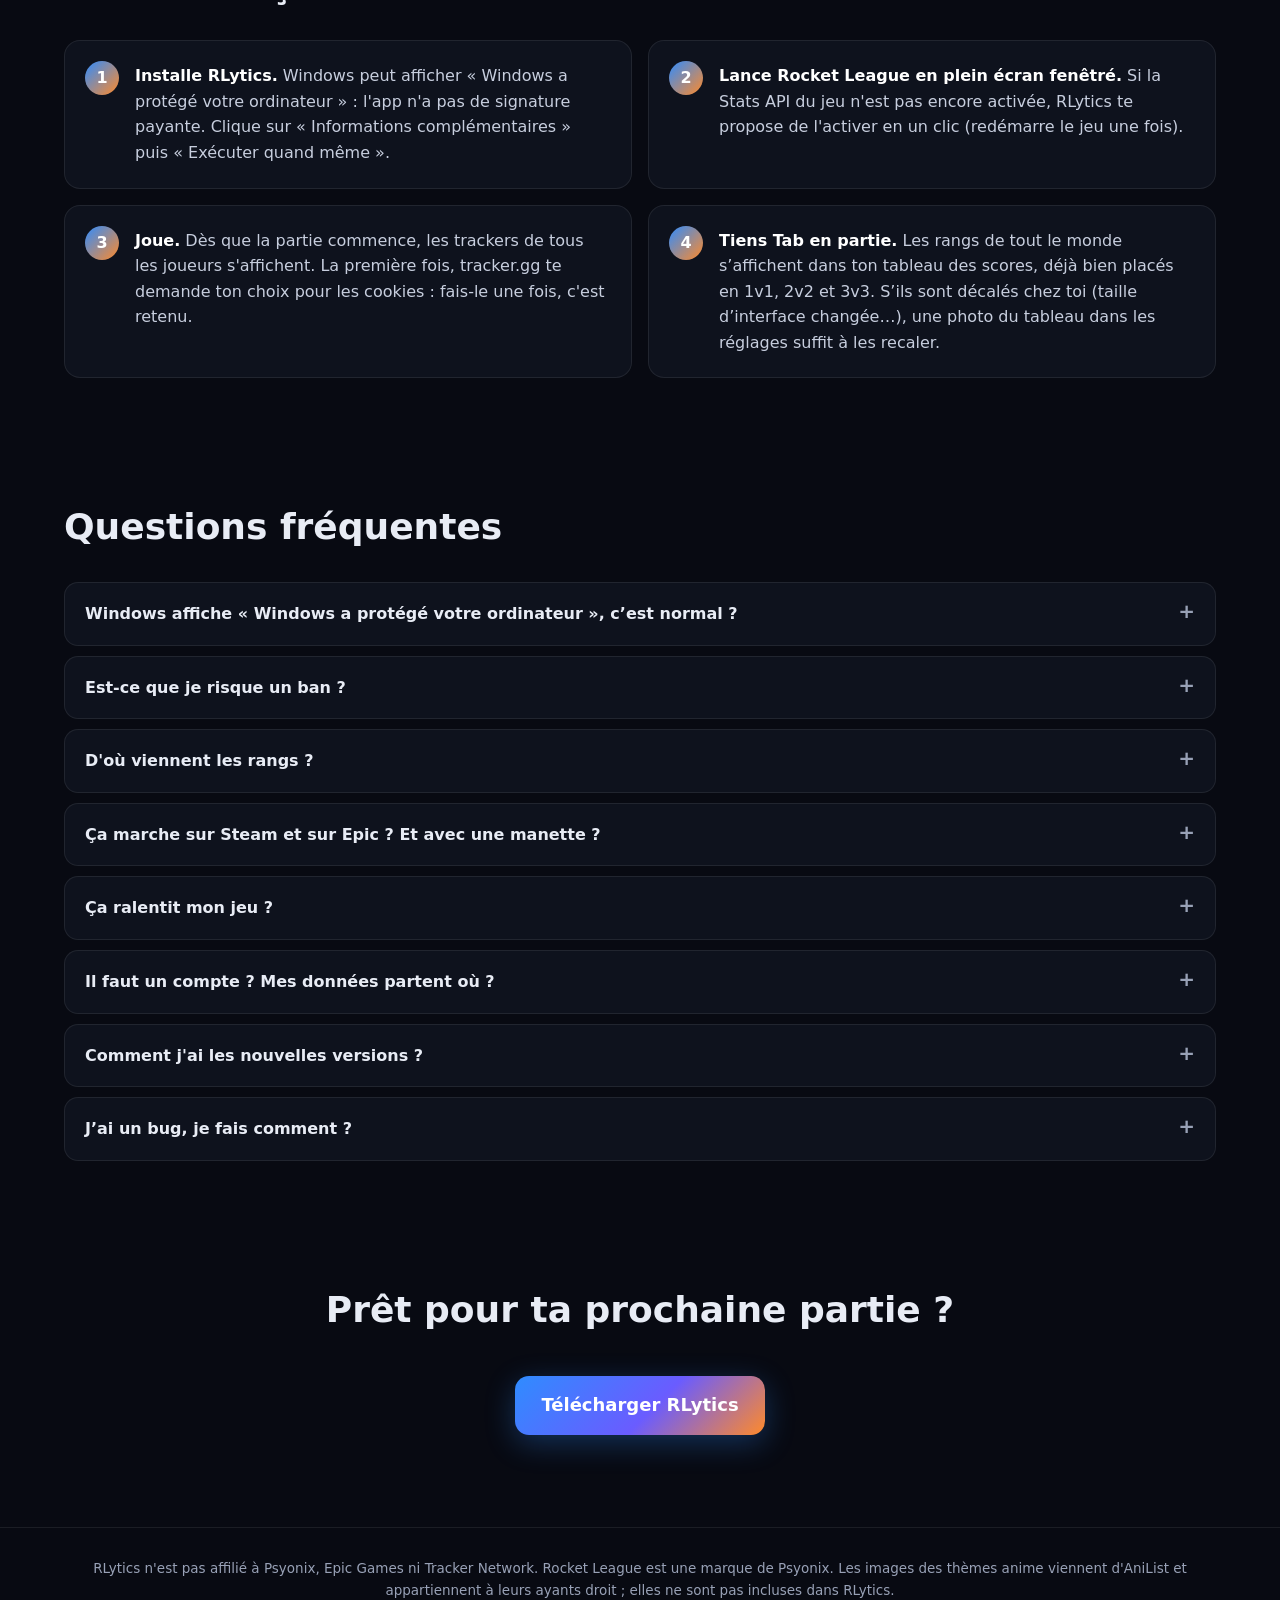
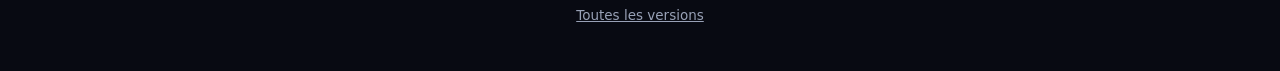
==== commit 827991b8: "Site : vue une équipe à la fois (1.8.1) Co-Authored-By: Claude Opus 5.5 <noreply@anthropic.com>" ====
--- a/docs/index.html
+++ b/docs/index.html
@@ -62,7 +62,7 @@
         <article class="feat">
           <div class="ico">▦</div>
           <h3>Le tracker de chaque joueur</h3>
-          <p>Dès que la partie commence, RLytics ouvre la page tracker de chaque joueur : 2, 4 ou 6 carrés selon le mode. Clique sur un joueur pour l'avoir en grand, ou ouvre-le dans ton navigateur.</p>
+          <p>Dès que la partie commence, RLytics ouvre la page tracker de chaque joueur : 2, 4 ou 6 carrés selon le mode. Clique sur un joueur pour l'avoir en grand, ou ouvre-le dans ton navigateur. Tu peux aussi voir une équipe à la fois en plein écran (les 3 Bleus, puis les 3 Oranges).</p>
         </article>
         <article class="feat">
           <div class="ico">◆</div>
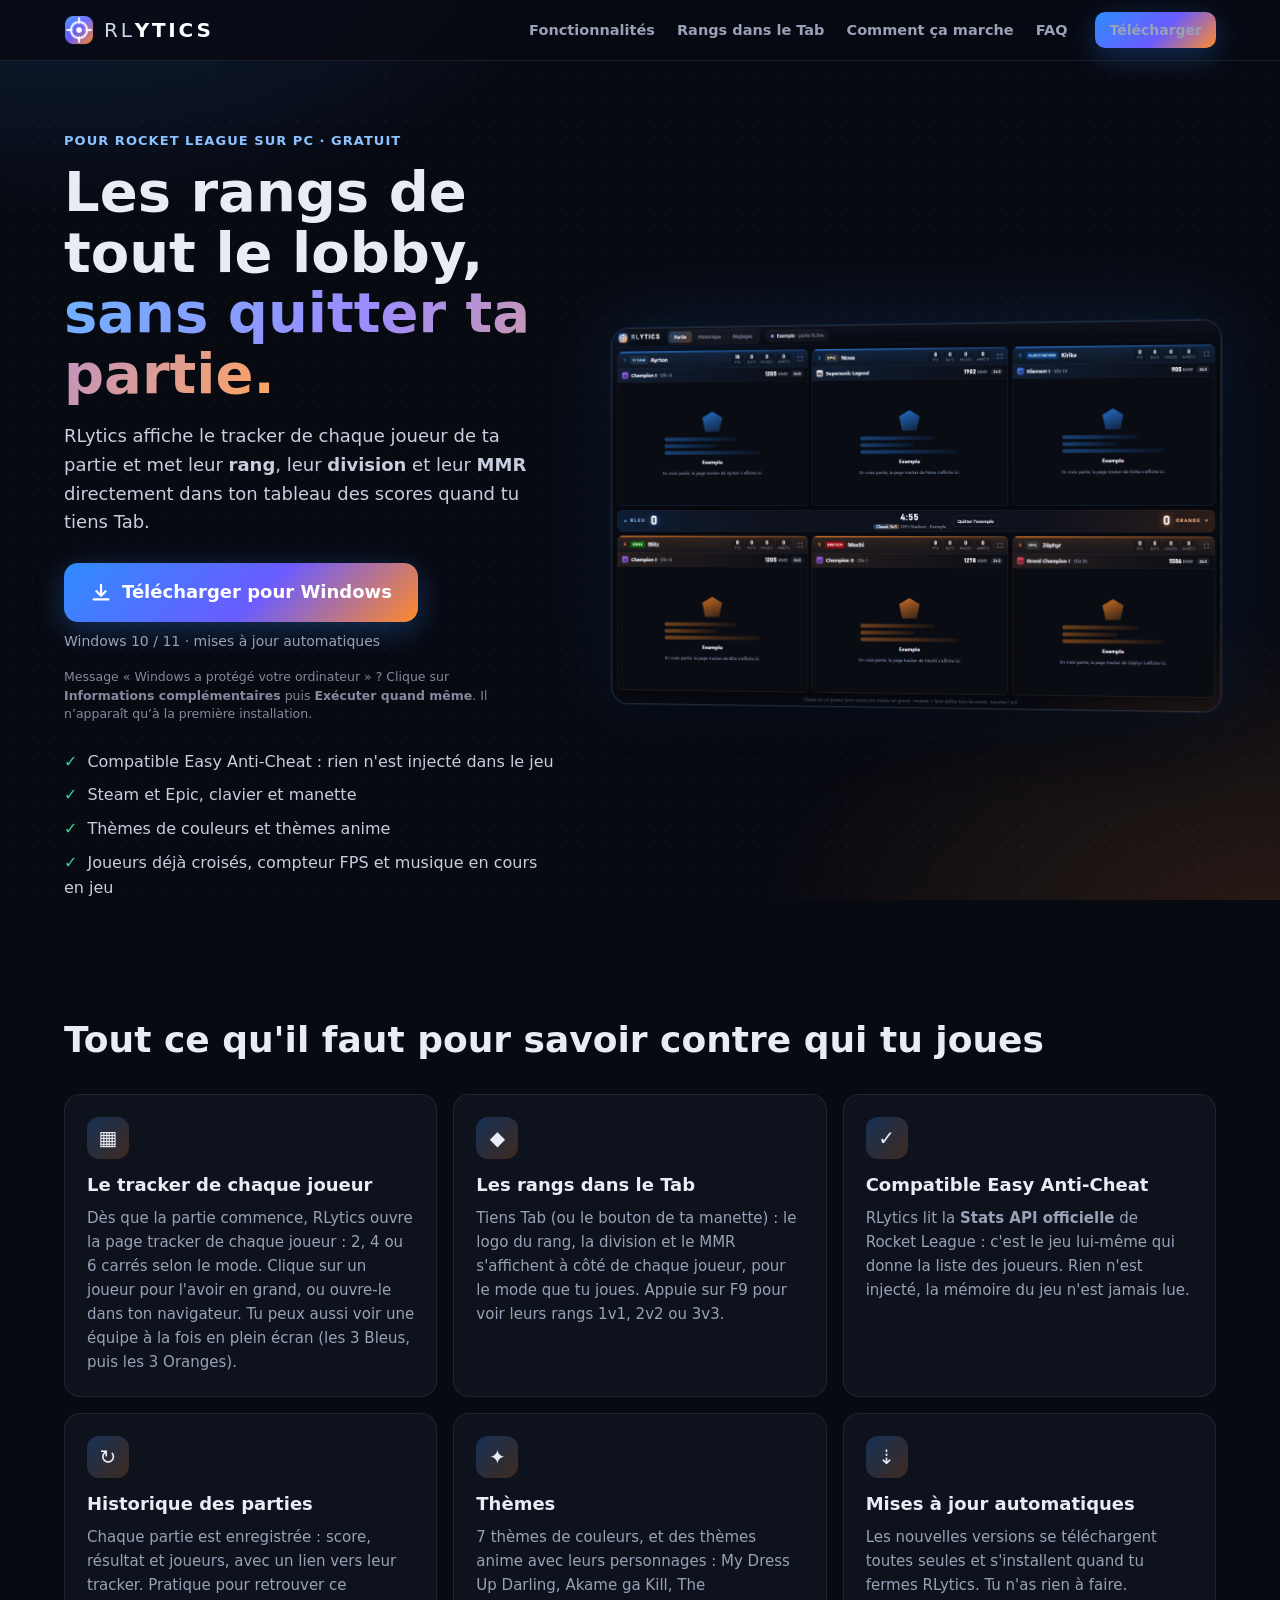
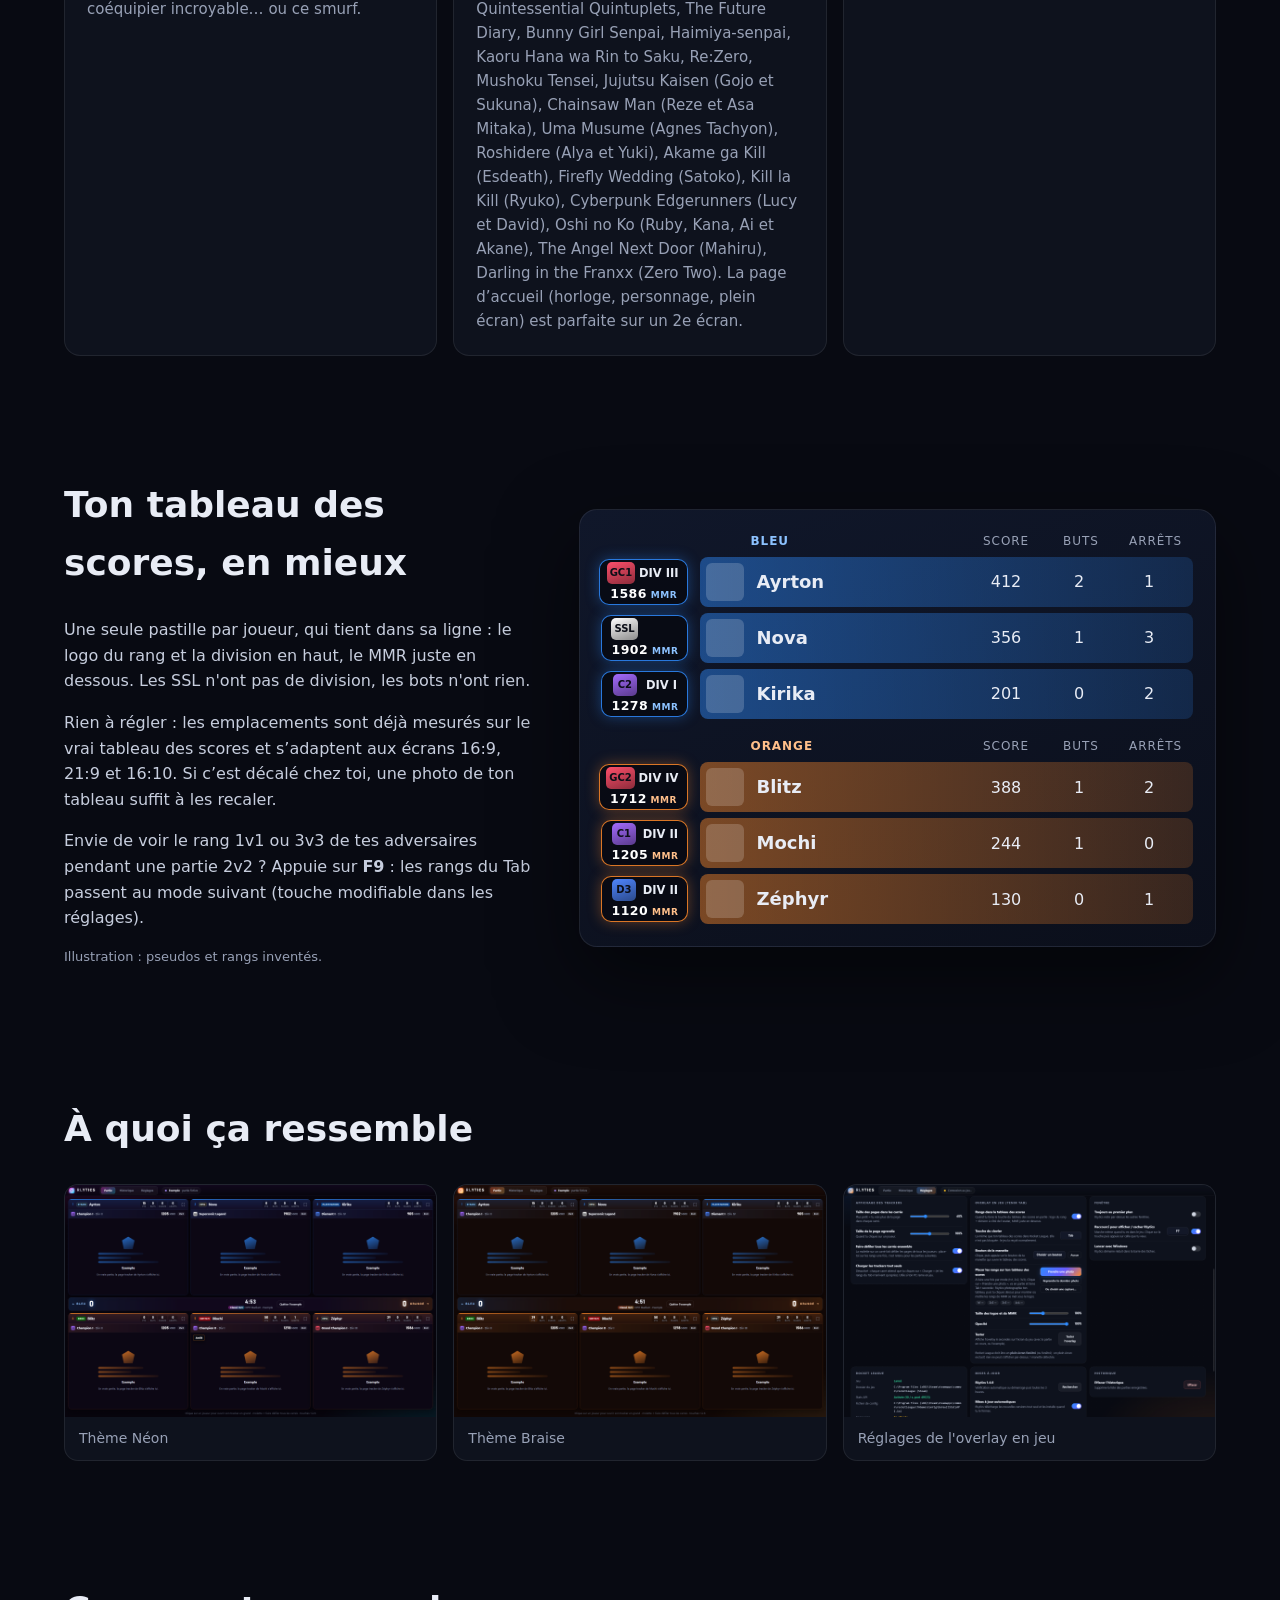
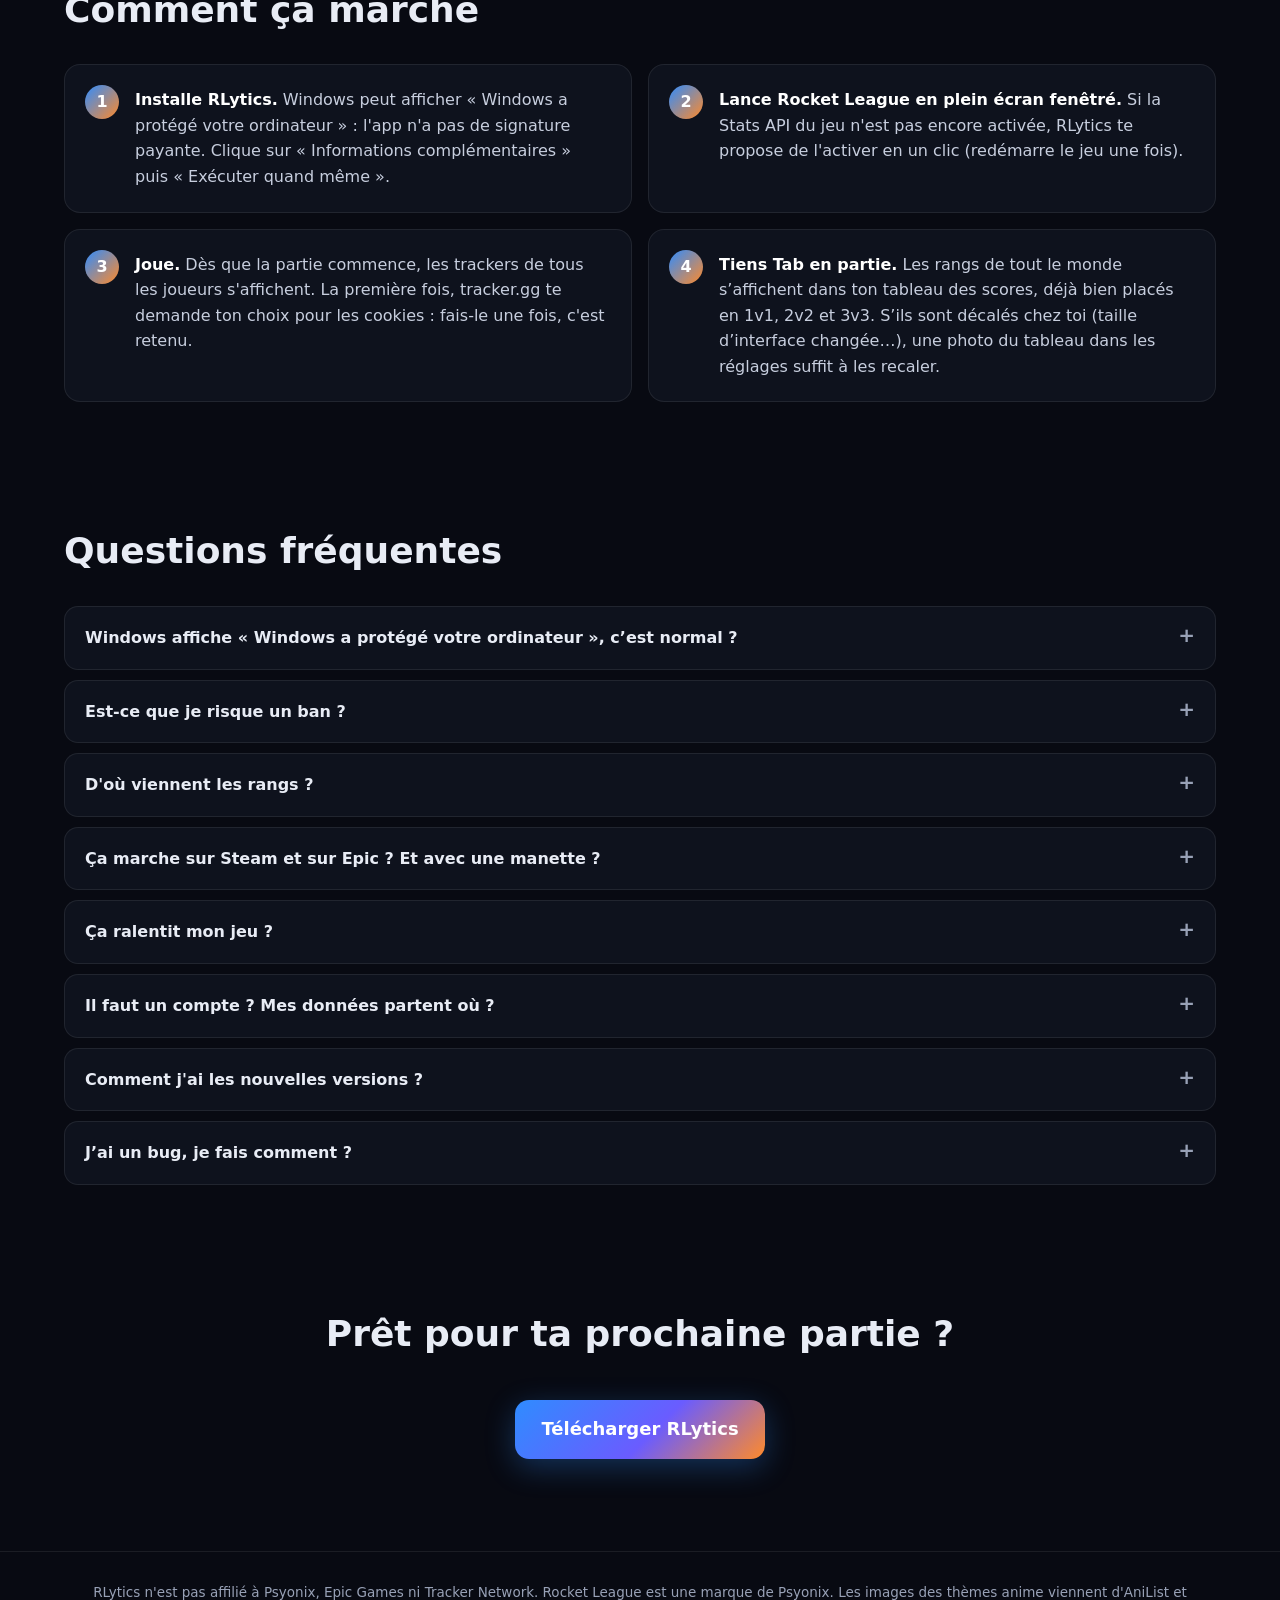
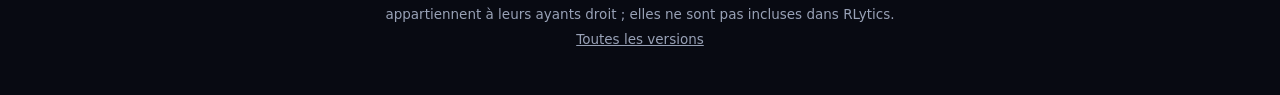
==== commit 534f523e: "Site : thèmes David, Mahiru, Zero Two (1.8.2) Co-Authored-By: Claude Opus 5.5 <noreply@anthropic.com" ====
--- a/docs/index.html
+++ b/docs/index.html
@@ -82,7 +82,7 @@
         <article class="feat">
           <div class="ico">✦</div>
           <h3>Thèmes</h3>
-          <p>7 thèmes de couleurs, et des thèmes anime avec leurs personnages : My Dress Up Darling, Akame ga Kill, The Quintessential Quintuplets, The Future Diary, Bunny Girl Senpai, Haimiya-senpai, Kaoru Hana wa Rin to Saku, Re:Zero, Mushoku Tensei, Jujutsu Kaisen (Gojo et Sukuna), Chainsaw Man (Reze et Asa Mitaka), Uma Musume (Agnes Tachyon), Roshidere (Alya et Yuki), Akame ga Kill (Esdeath), Firefly Wedding (Satoko), Kill la Kill (Ryuko), Cyberpunk Edgerunners (Lucy), Oshi no Ko (Ruby, Kana, Ai et Akane). La page d’accueil (horloge, personnage, plein écran) est parfaite sur un 2e écran.</p>
+          <p>7 thèmes de couleurs, et des thèmes anime avec leurs personnages : My Dress Up Darling, Akame ga Kill, The Quintessential Quintuplets, The Future Diary, Bunny Girl Senpai, Haimiya-senpai, Kaoru Hana wa Rin to Saku, Re:Zero, Mushoku Tensei, Jujutsu Kaisen (Gojo et Sukuna), Chainsaw Man (Reze et Asa Mitaka), Uma Musume (Agnes Tachyon), Roshidere (Alya et Yuki), Akame ga Kill (Esdeath), Firefly Wedding (Satoko), Kill la Kill (Ryuko), Cyberpunk Edgerunners (Lucy et David), Oshi no Ko (Ruby, Kana, Ai et Akane), The Angel Next Door (Mahiru), Darling in the Franxx (Zero Two). La page d’accueil (horloge, personnage, plein écran) est parfaite sur un 2e écran.</p>
         </article>
         <article class="feat">
           <div class="ico">⇣</div>
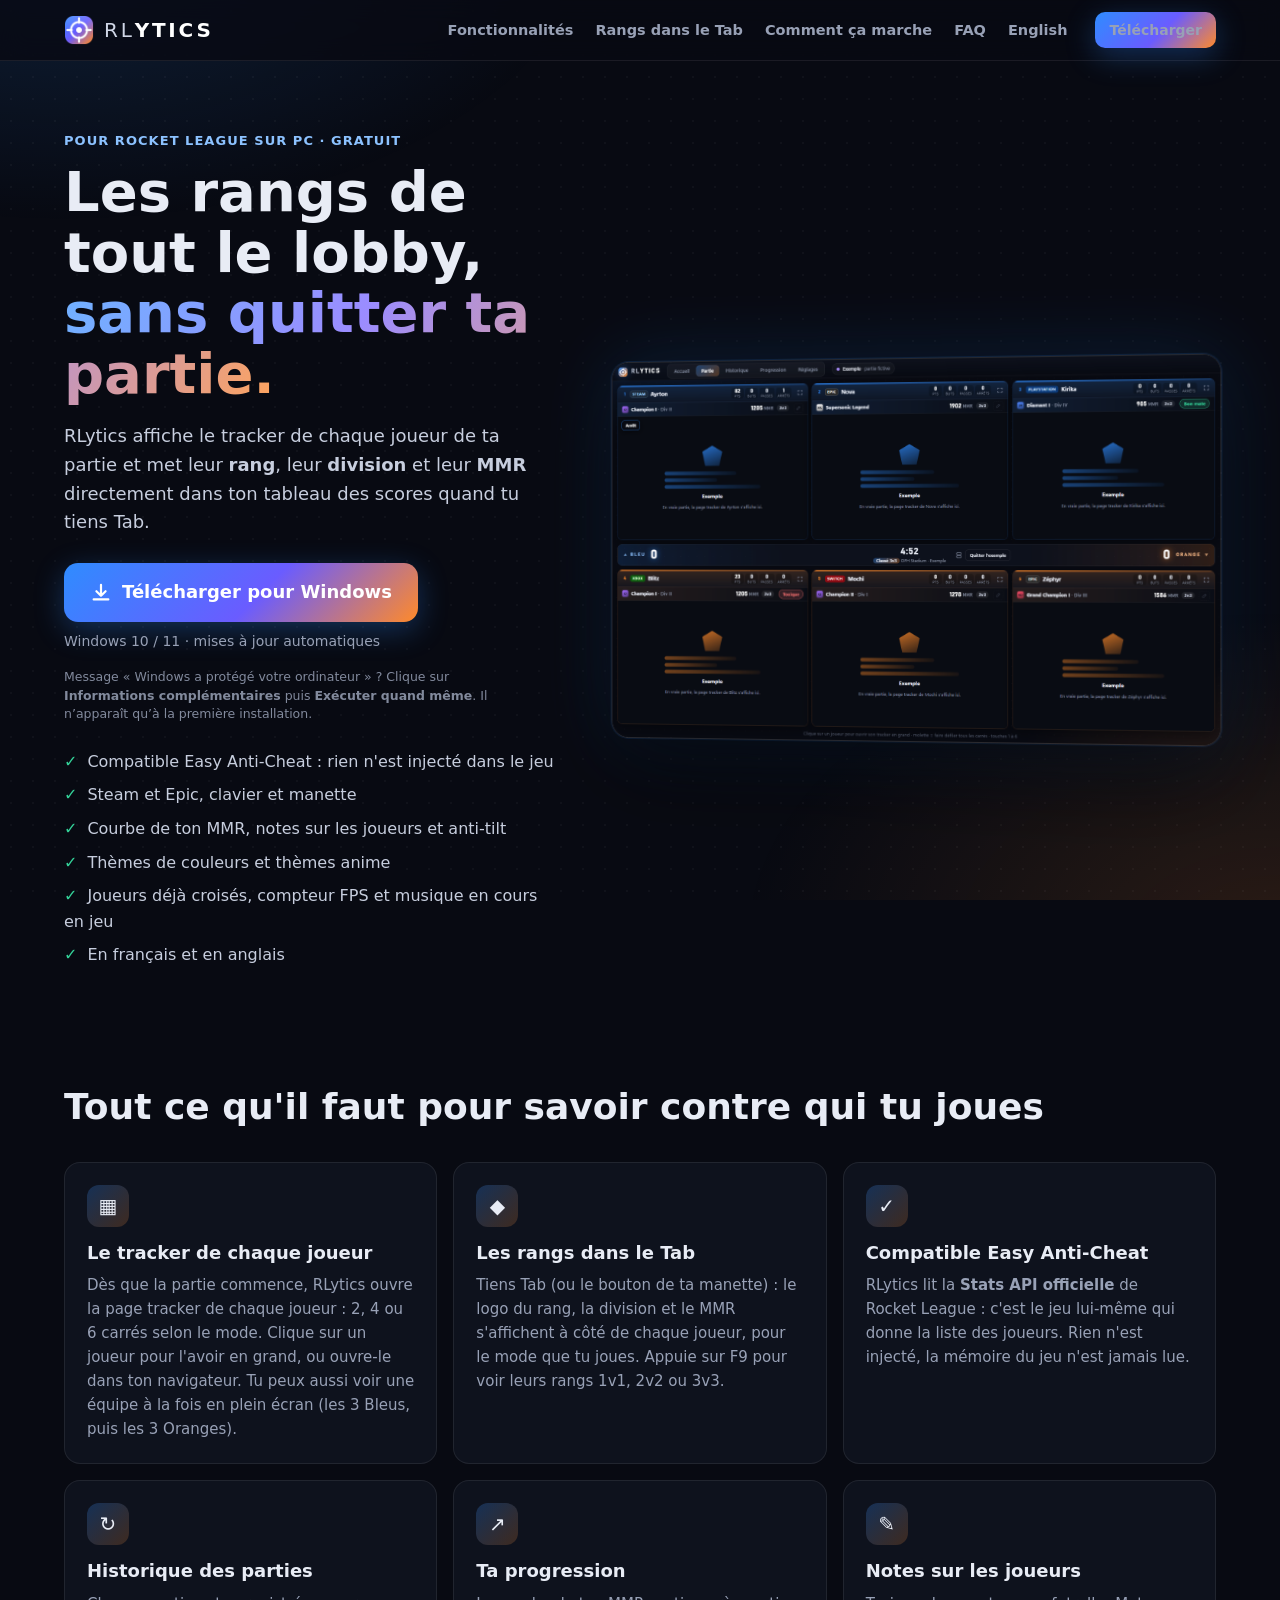
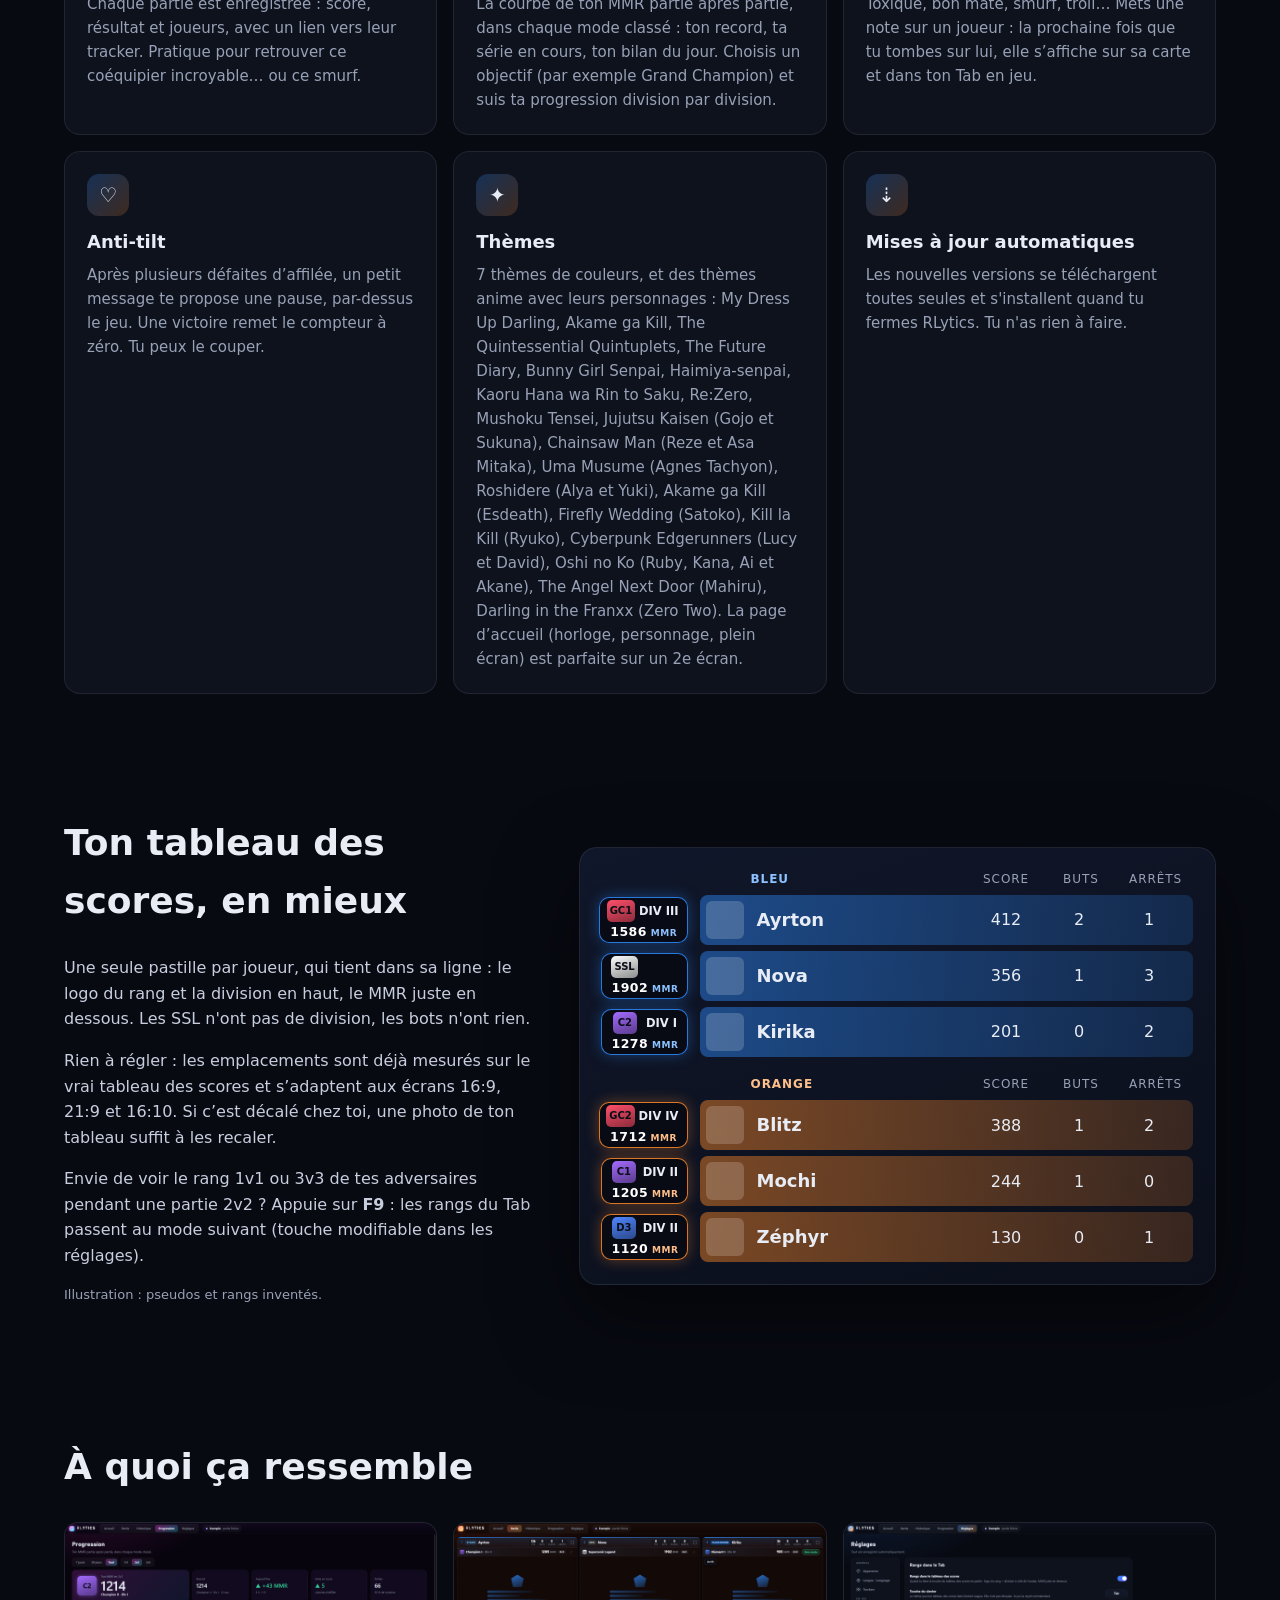
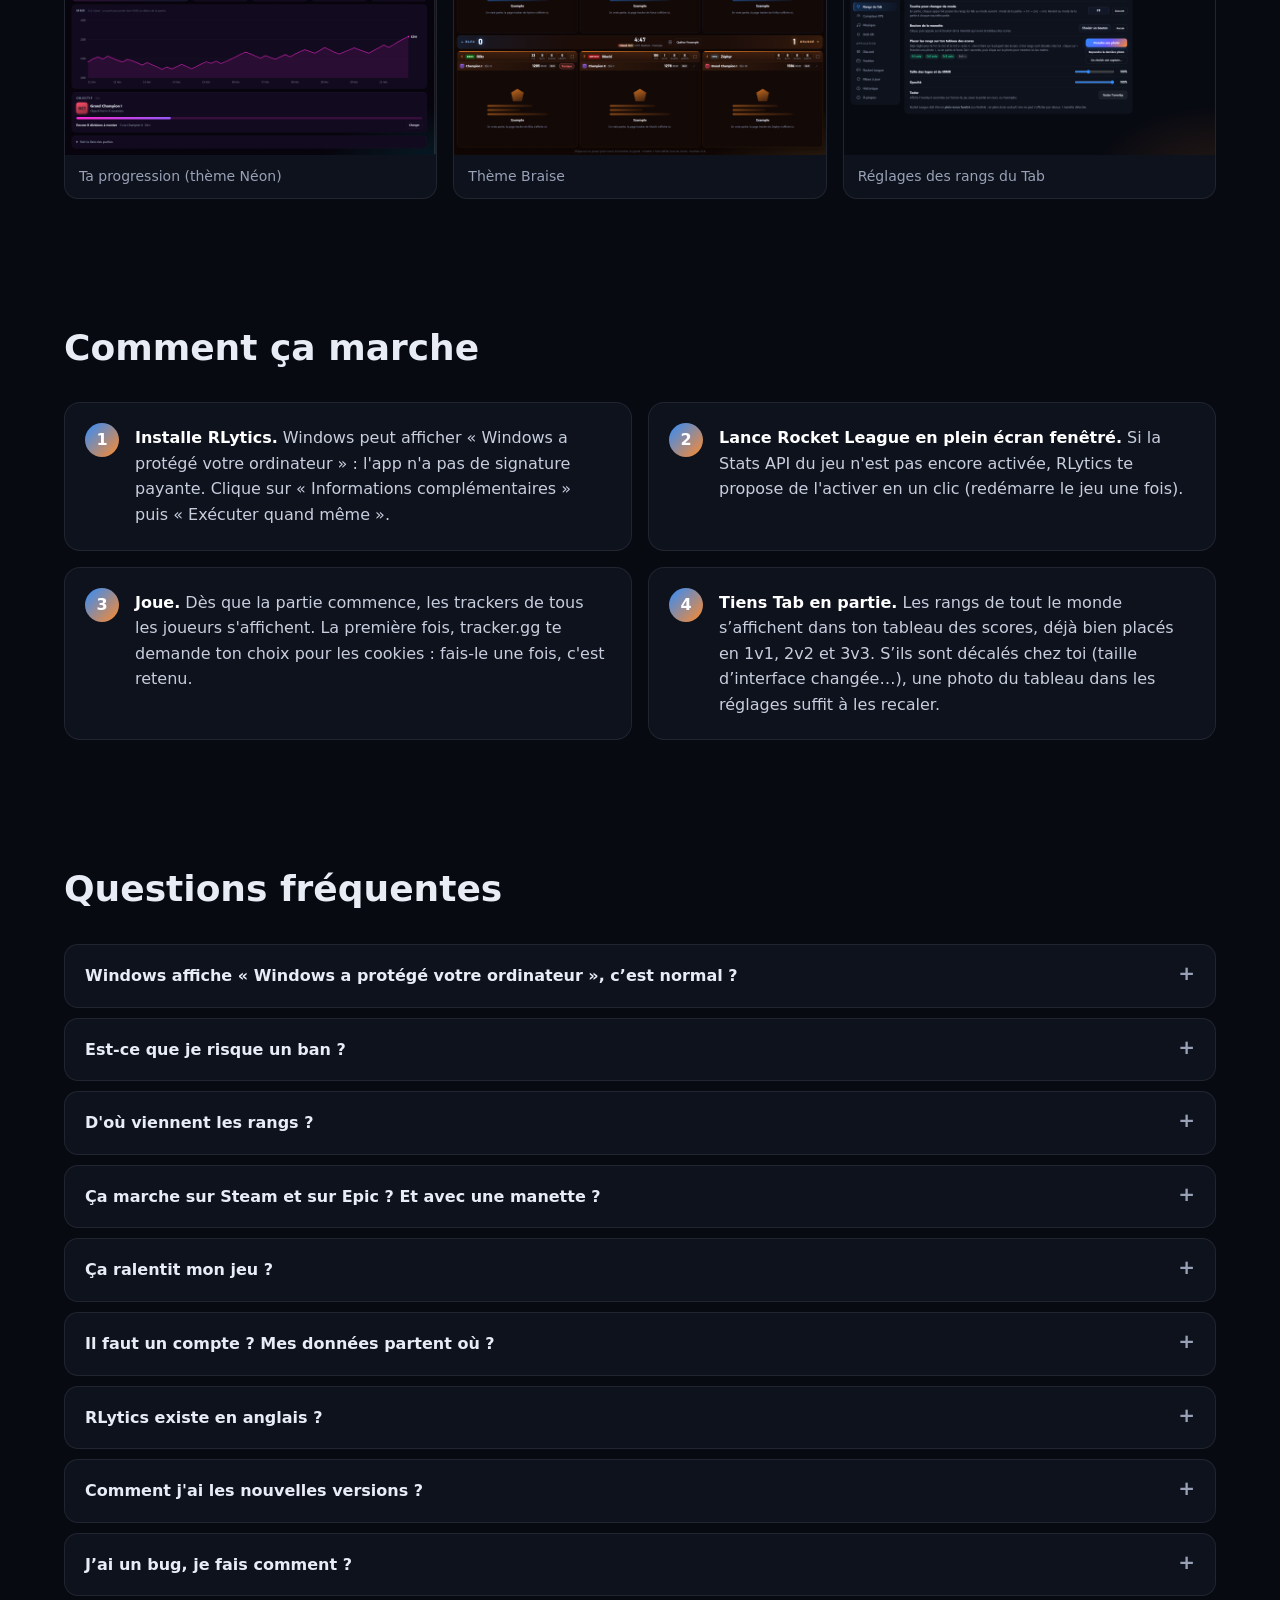
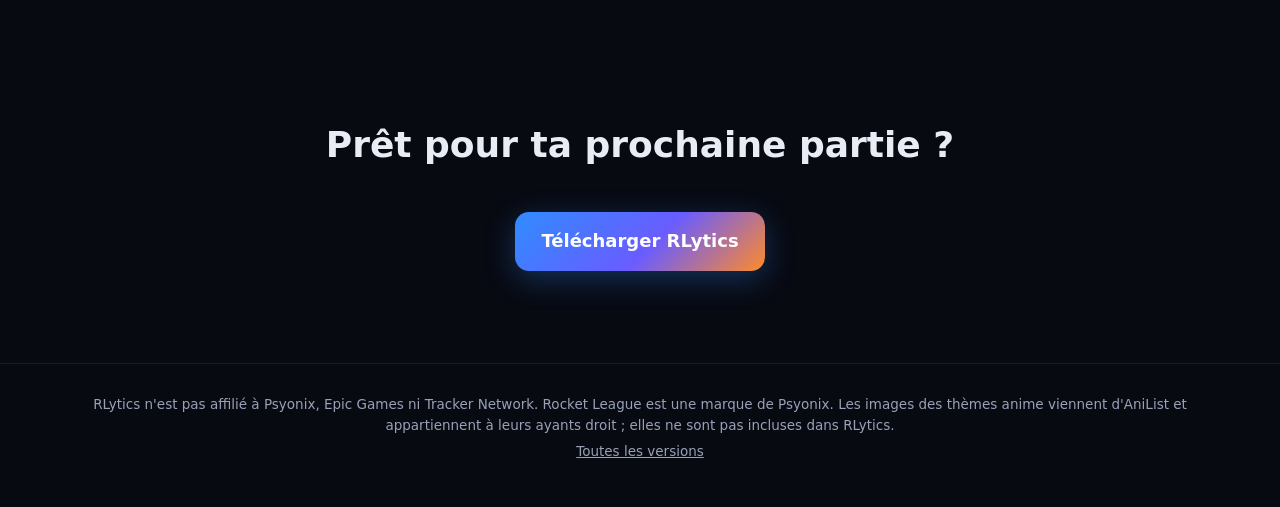
==== commit 00cee260: "Site 1.9.0 : version anglaise, Progression, notes sur les joueurs, anti-tilt, nouvelles captures Co-" ====
--- a/docs/index.html
+++ b/docs/index.html
@@ -9,6 +9,8 @@
   <meta property="og:description" content="Le tracker de chaque joueur de ta partie, et leurs rangs directement dans ton tableau des scores.">
   <meta property="og:image" content="img/partie.png">
   <link rel="icon" href="img/icon.png">
+  <link rel="alternate" hreflang="fr" href="https://ayusecour-stack.github.io/rlytics/">
+  <link rel="alternate" hreflang="en" href="https://ayusecour-stack.github.io/rlytics/en/">
   <link rel="stylesheet" href="style.css">
 </head>
 <body>
@@ -24,6 +26,7 @@
       <a href="#tab">Rangs dans le Tab</a>
       <a href="#etapes">Comment ça marche</a>
       <a href="#faq">FAQ</a>
+      <a href="en/" hreflang="en" lang="en">English</a>
     </nav>
     <a class="btn small" href="https://github.com/ayusecour-stack/rlytics/releases/latest/download/RLytics-Setup.exe">Télécharger</a>
   </header>
@@ -46,8 +49,10 @@
         <ul class="ticks">
           <li>Compatible Easy Anti-Cheat : rien n'est injecté dans le jeu</li>
           <li>Steam et Epic, clavier et manette</li>
+          <li>Courbe de ton MMR, notes sur les joueurs et anti-tilt</li>
           <li>Thèmes de couleurs et thèmes anime</li>
           <li>Joueurs déjà croisés, compteur FPS et musique en cours en jeu</li>
+          <li>En français et en anglais</li>
         </ul>
       </div>
       <figure class="hero-shot">
@@ -78,6 +83,21 @@
           <div class="ico">↻</div>
           <h3>Historique des parties</h3>
           <p>Chaque partie est enregistrée : score, résultat et joueurs, avec un lien vers leur tracker. Pratique pour retrouver ce coéquipier incroyable… ou ce smurf.</p>
+        </article>
+        <article class="feat">
+          <div class="ico">↗</div>
+          <h3>Ta progression</h3>
+          <p>La courbe de ton MMR partie après partie, dans chaque mode classé : ton record, ta série en cours, ton bilan du jour. Choisis un objectif (par exemple Grand Champion) et suis ta progression division par division.</p>
+        </article>
+        <article class="feat">
+          <div class="ico">✎</div>
+          <h3>Notes sur les joueurs</h3>
+          <p>Toxique, bon mate, smurf, troll… Mets une note sur un joueur : la prochaine fois que tu tombes sur lui, elle s’affiche sur sa carte et dans ton Tab en jeu.</p>
+        </article>
+        <article class="feat">
+          <div class="ico">♡</div>
+          <h3>Anti-tilt</h3>
+          <p>Après plusieurs défaites d’affilée, un petit message te propose une pause, par-dessus le jeu. Une victoire remet le compteur à zéro. Tu peux le couper.</p>
         </article>
         <article class="feat">
           <div class="ico">✦</div>
@@ -121,9 +141,9 @@
     <section class="section">
       <h2>À quoi ça ressemble</h2>
       <div class="shots">
-        <figure><img src="img/neon.png" alt="RLytics avec le thème Néon" loading="lazy"><figcaption>Thème Néon</figcaption></figure>
-        <figure><img src="img/braise.png" alt="RLytics avec le thème Braise" loading="lazy"><figcaption>Thème Braise</figcaption></figure>
-        <figure><img src="img/reglages.png" alt="Les réglages de RLytics : overlay en jeu, mises à jour" loading="lazy"><figcaption>Réglages de l'overlay en jeu</figcaption></figure>
+        <figure><img src="img/progression.png" alt="La page Progression : courbe du MMR, record, série et objectif de rang" loading="lazy"><figcaption>Ta progression (thème Néon)</figcaption></figure>
+        <figure><img src="img/braise.png" alt="RLytics avec le thème Braise pendant une partie" loading="lazy"><figcaption>Thème Braise</figcaption></figure>
+        <figure><img src="img/reglages.png" alt="Les réglages de RLytics : rangs dans le Tab" loading="lazy"><figcaption>Réglages des rangs du Tab</figcaption></figure>
       </div>
     </section>
 
@@ -160,11 +180,15 @@
         </details>
         <details>
           <summary>Ça ralentit mon jeu ?</summary>
-          <p>Les pages sont chargées une fois au début de la partie et les animations des thèmes se mettent en pause pendant les parties. Si ton PC est juste, désactive « Charger les trackers tout seuls » dans les réglages.</p>
+          <p>Les pages sont chargées une fois au début de la partie, puis mises en pause (image fixe) tant que Rocket League est devant, et les animations des thèmes s’arrêtent pendant les parties. Si ton PC est juste, désactive « Charger les trackers tout seuls » dans les réglages.</p>
         </details>
         <details>
           <summary>Il faut un compte ? Mes données partent où ?</summary>
-          <p>Pas de compte. Tout reste sur ton PC : réglages, historique, emplacement des rangs. RLytics se connecte seulement à tracker.gg (les pages des joueurs), à AniList (images des thèmes anime) et à GitHub (mises à jour).</p>
+          <p>Pas de compte. Tout reste sur ton PC : réglages, historique, notes sur les joueurs, courbe de ton MMR, emplacement des rangs. RLytics se connecte seulement à tracker.gg (les pages des joueurs), à AniList (images des thèmes anime) et à GitHub (mises à jour).</p>
+        </details>
+        <details>
+          <summary>RLytics existe en anglais ?</summary>
+          <p>Oui : Réglages → Langue · Language. En « Auto », RLytics suit la langue de Windows.</p>
         </details>
         <details>
           <summary>Comment j'ai les nouvelles versions ?</summary>
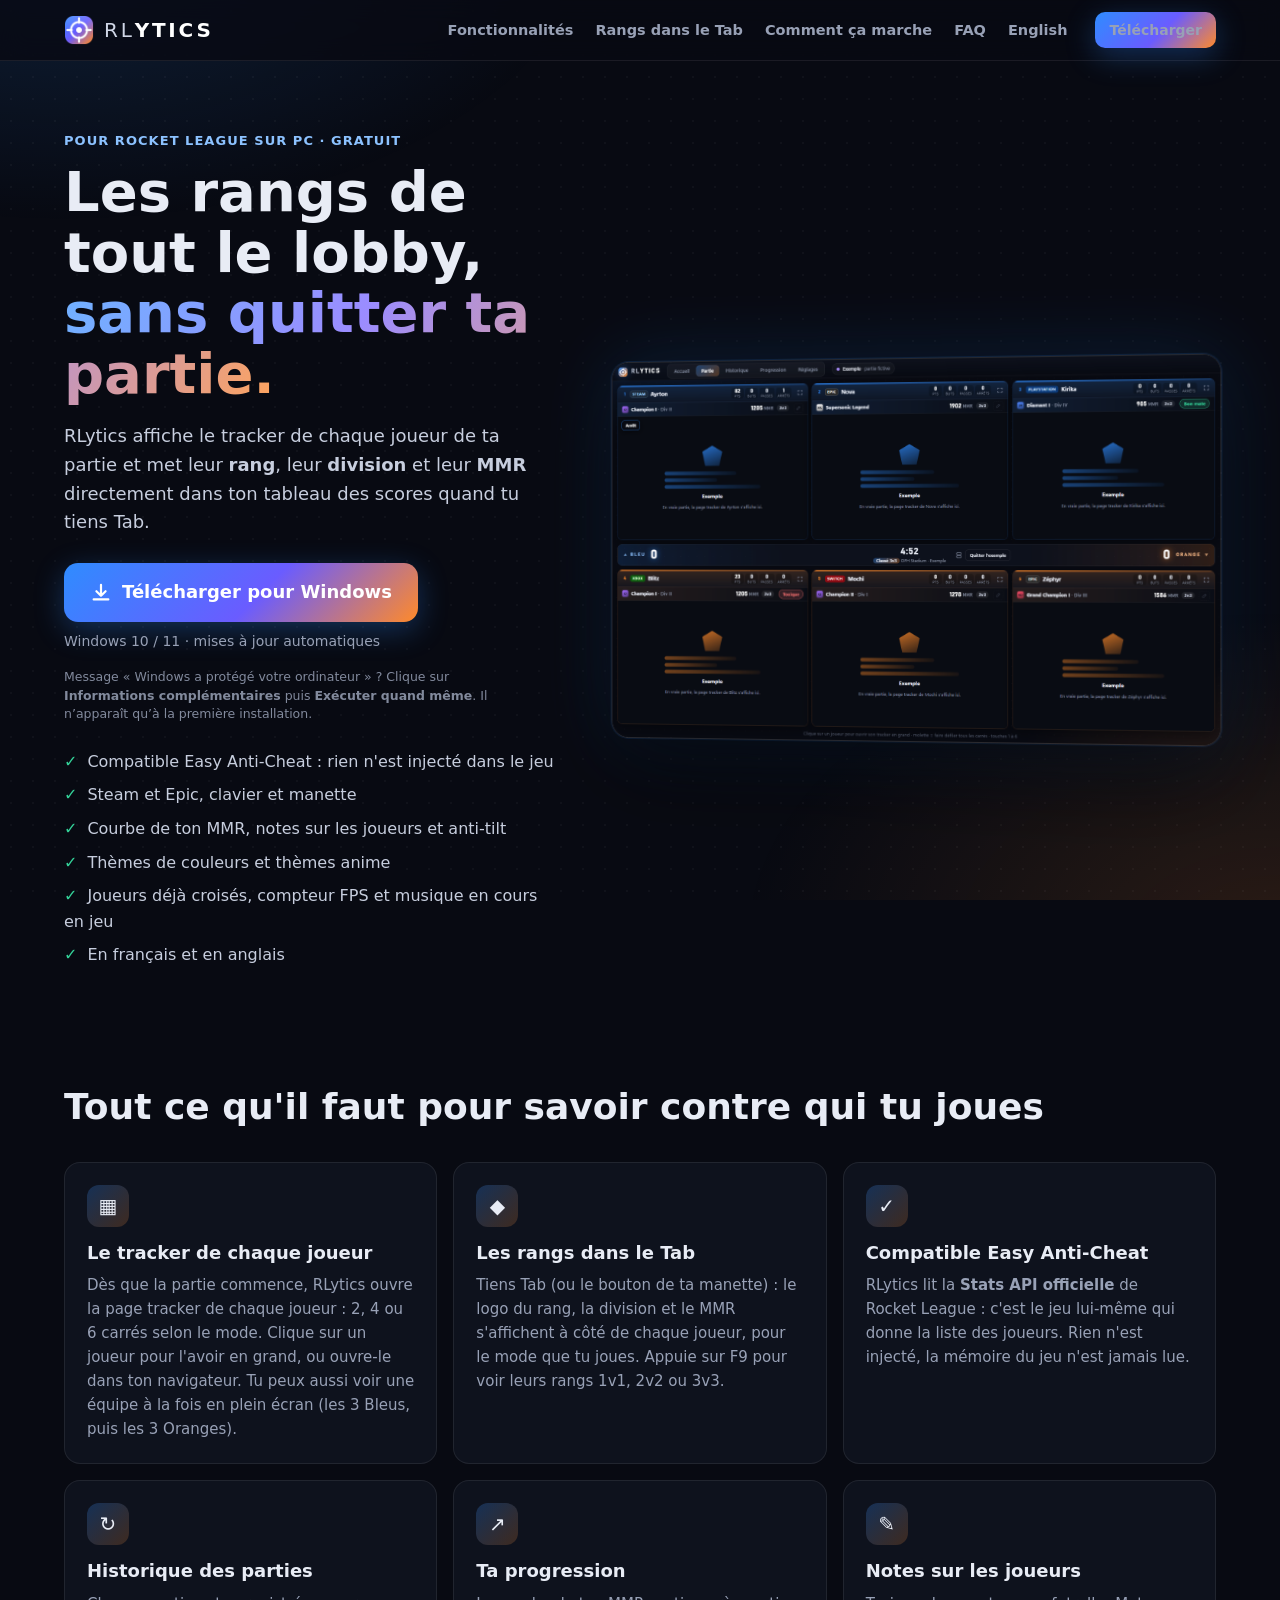
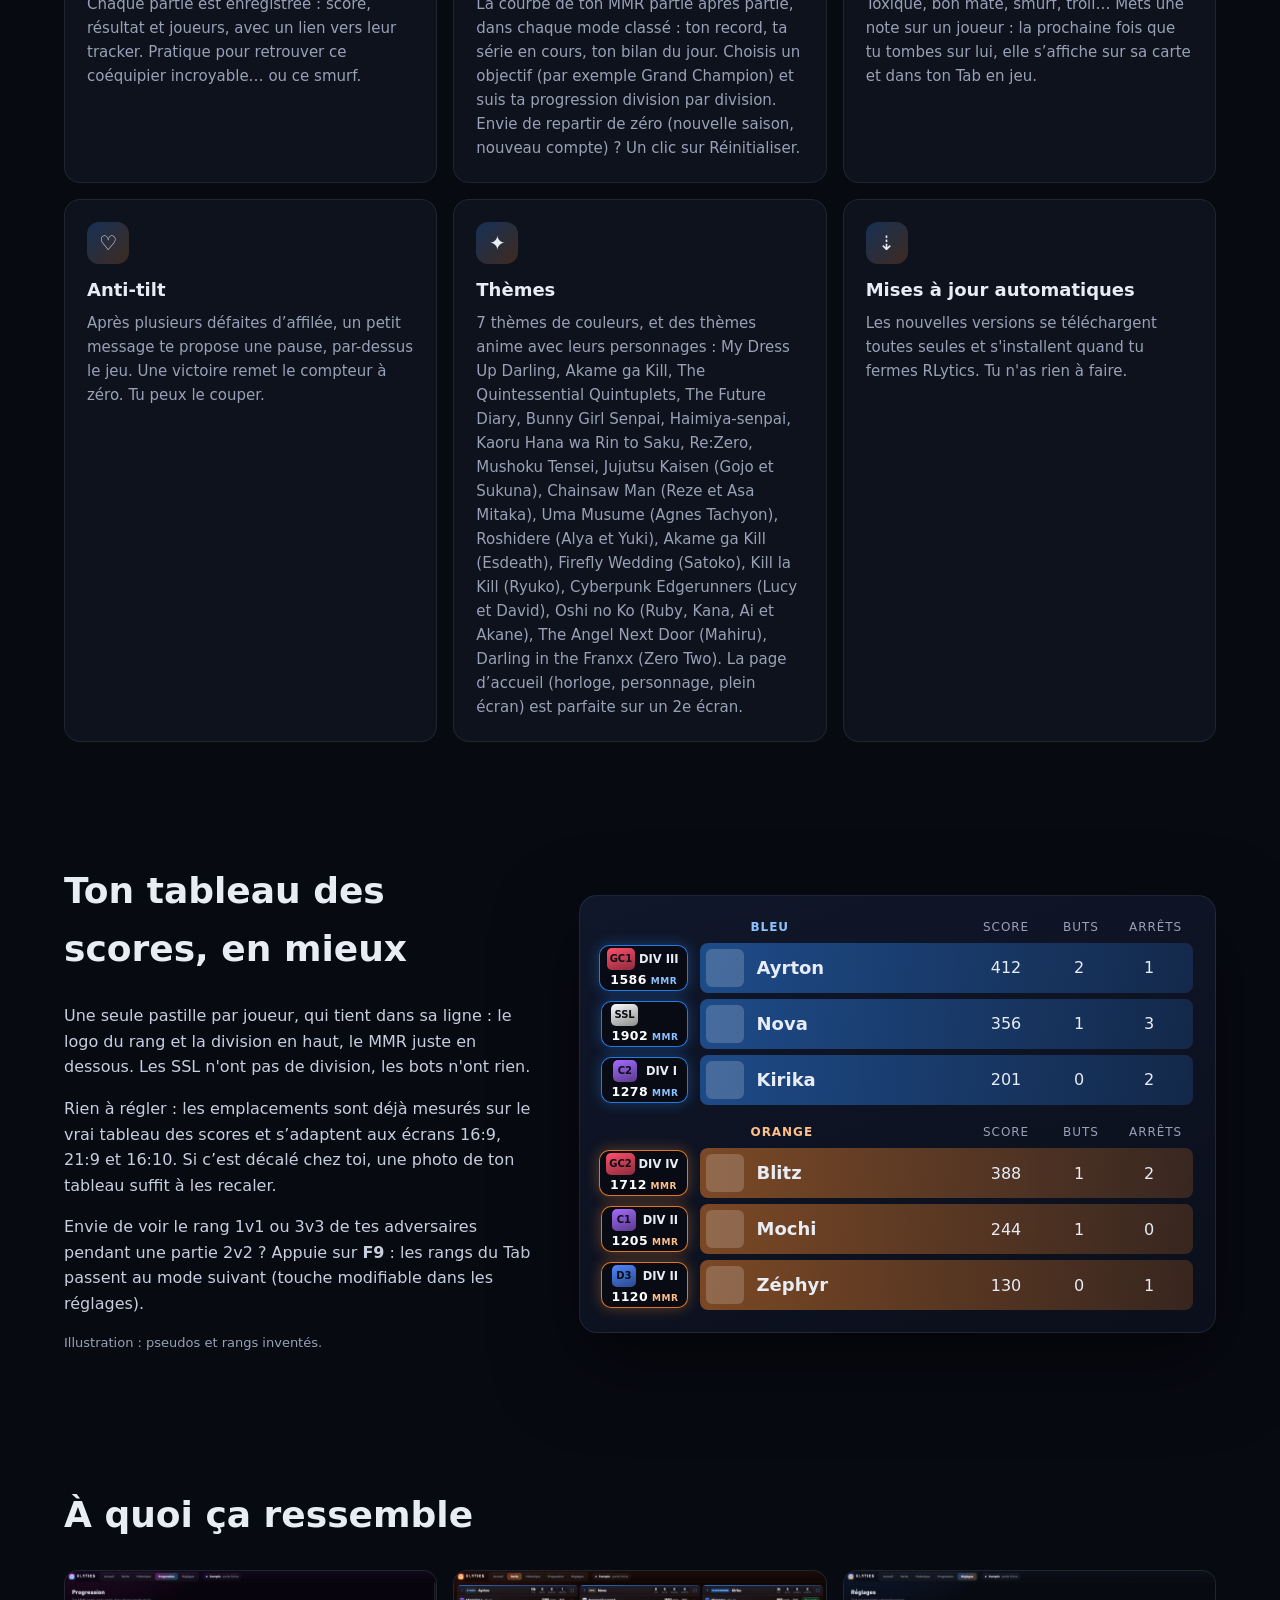
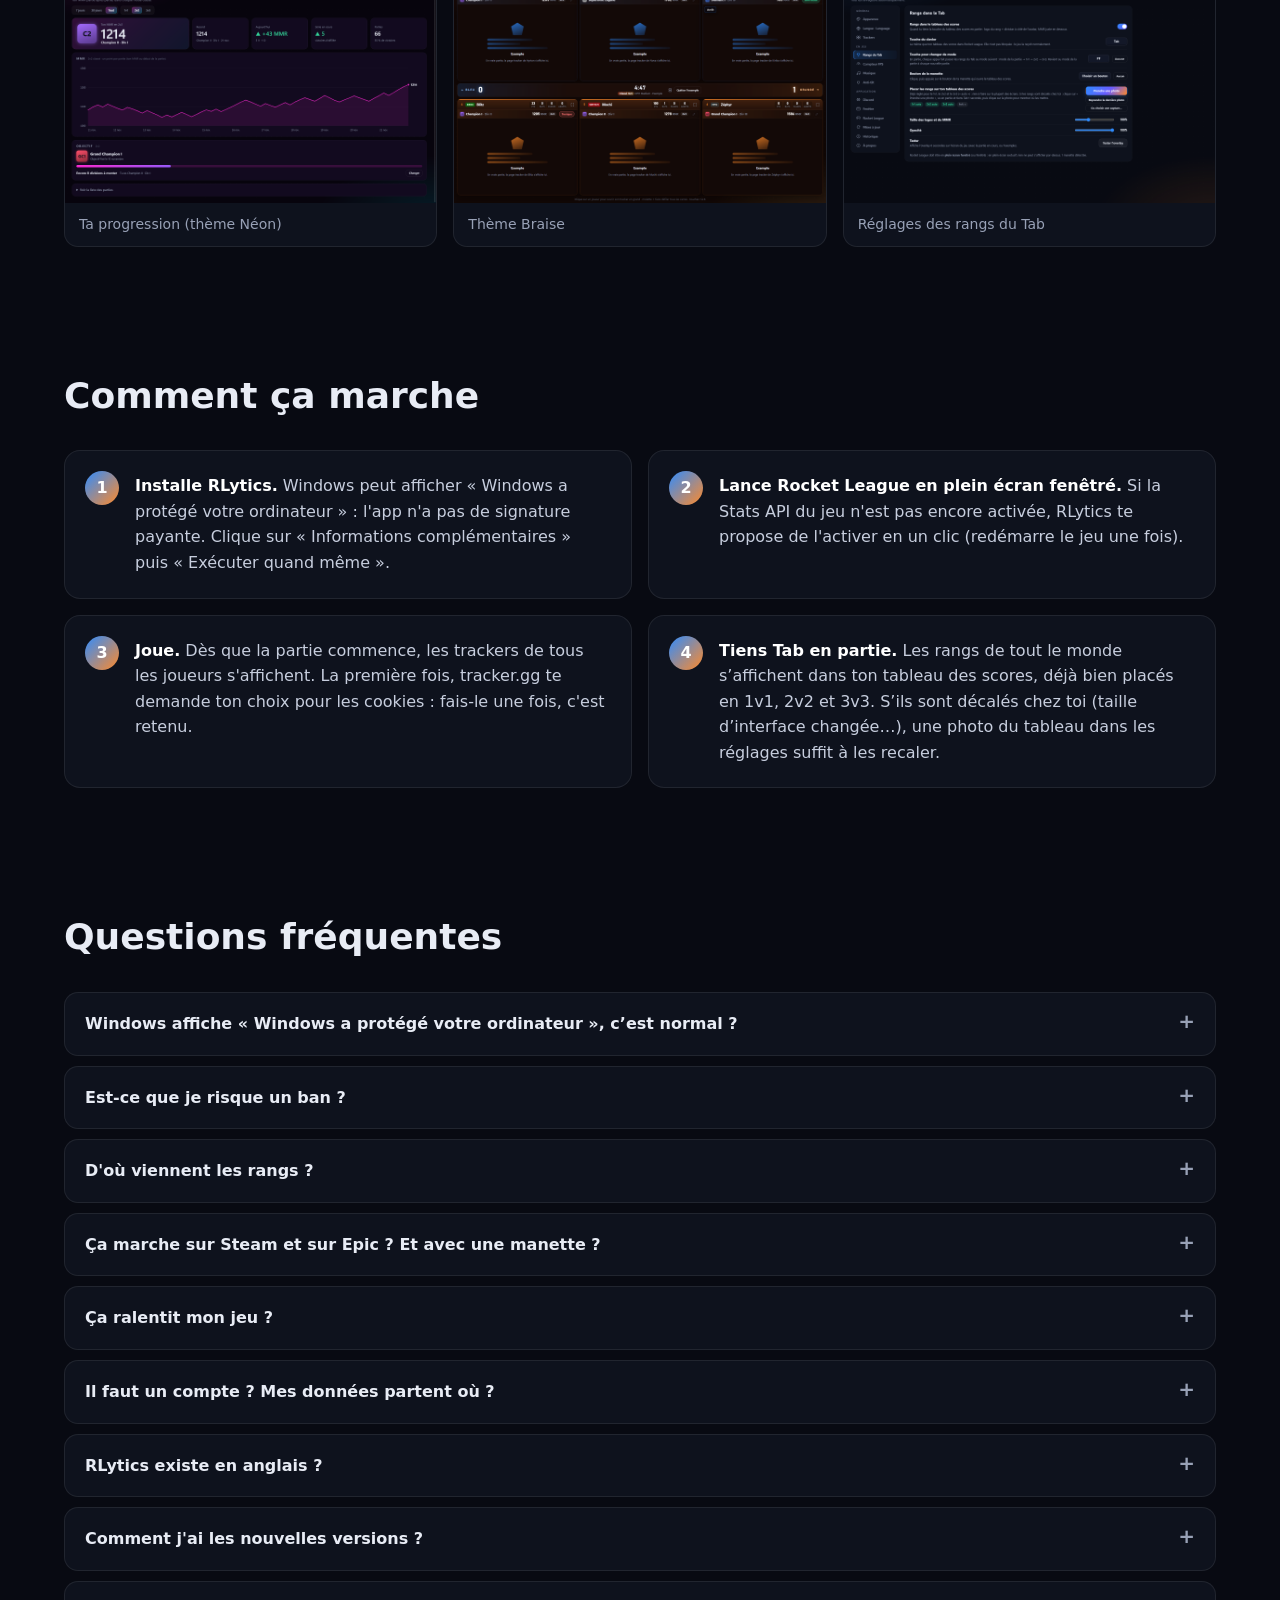
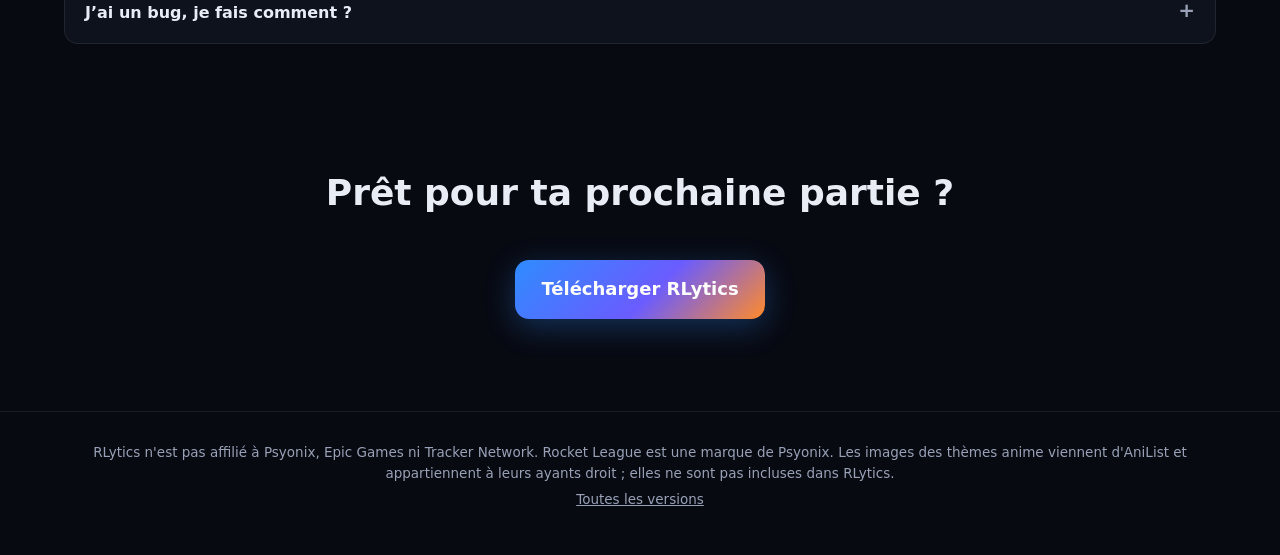
==== commit 6b3ce4e5: "Site : bouton Réinitialiser de la page Progression (1.9.1) Co-Authored-By: Claude Opus 5.5 <noreply@" ====
--- a/docs/index.html
+++ b/docs/index.html
@@ -87,7 +87,7 @@
         <article class="feat">
           <div class="ico">↗</div>
           <h3>Ta progression</h3>
-          <p>La courbe de ton MMR partie après partie, dans chaque mode classé : ton record, ta série en cours, ton bilan du jour. Choisis un objectif (par exemple Grand Champion) et suis ta progression division par division.</p>
+          <p>La courbe de ton MMR partie après partie, dans chaque mode classé : ton record, ta série en cours, ton bilan du jour. Choisis un objectif (par exemple Grand Champion) et suis ta progression division par division. Envie de repartir de zéro (nouvelle saison, nouveau compte) ? Un clic sur Réinitialiser.</p>
         </article>
         <article class="feat">
           <div class="ico">✎</div>
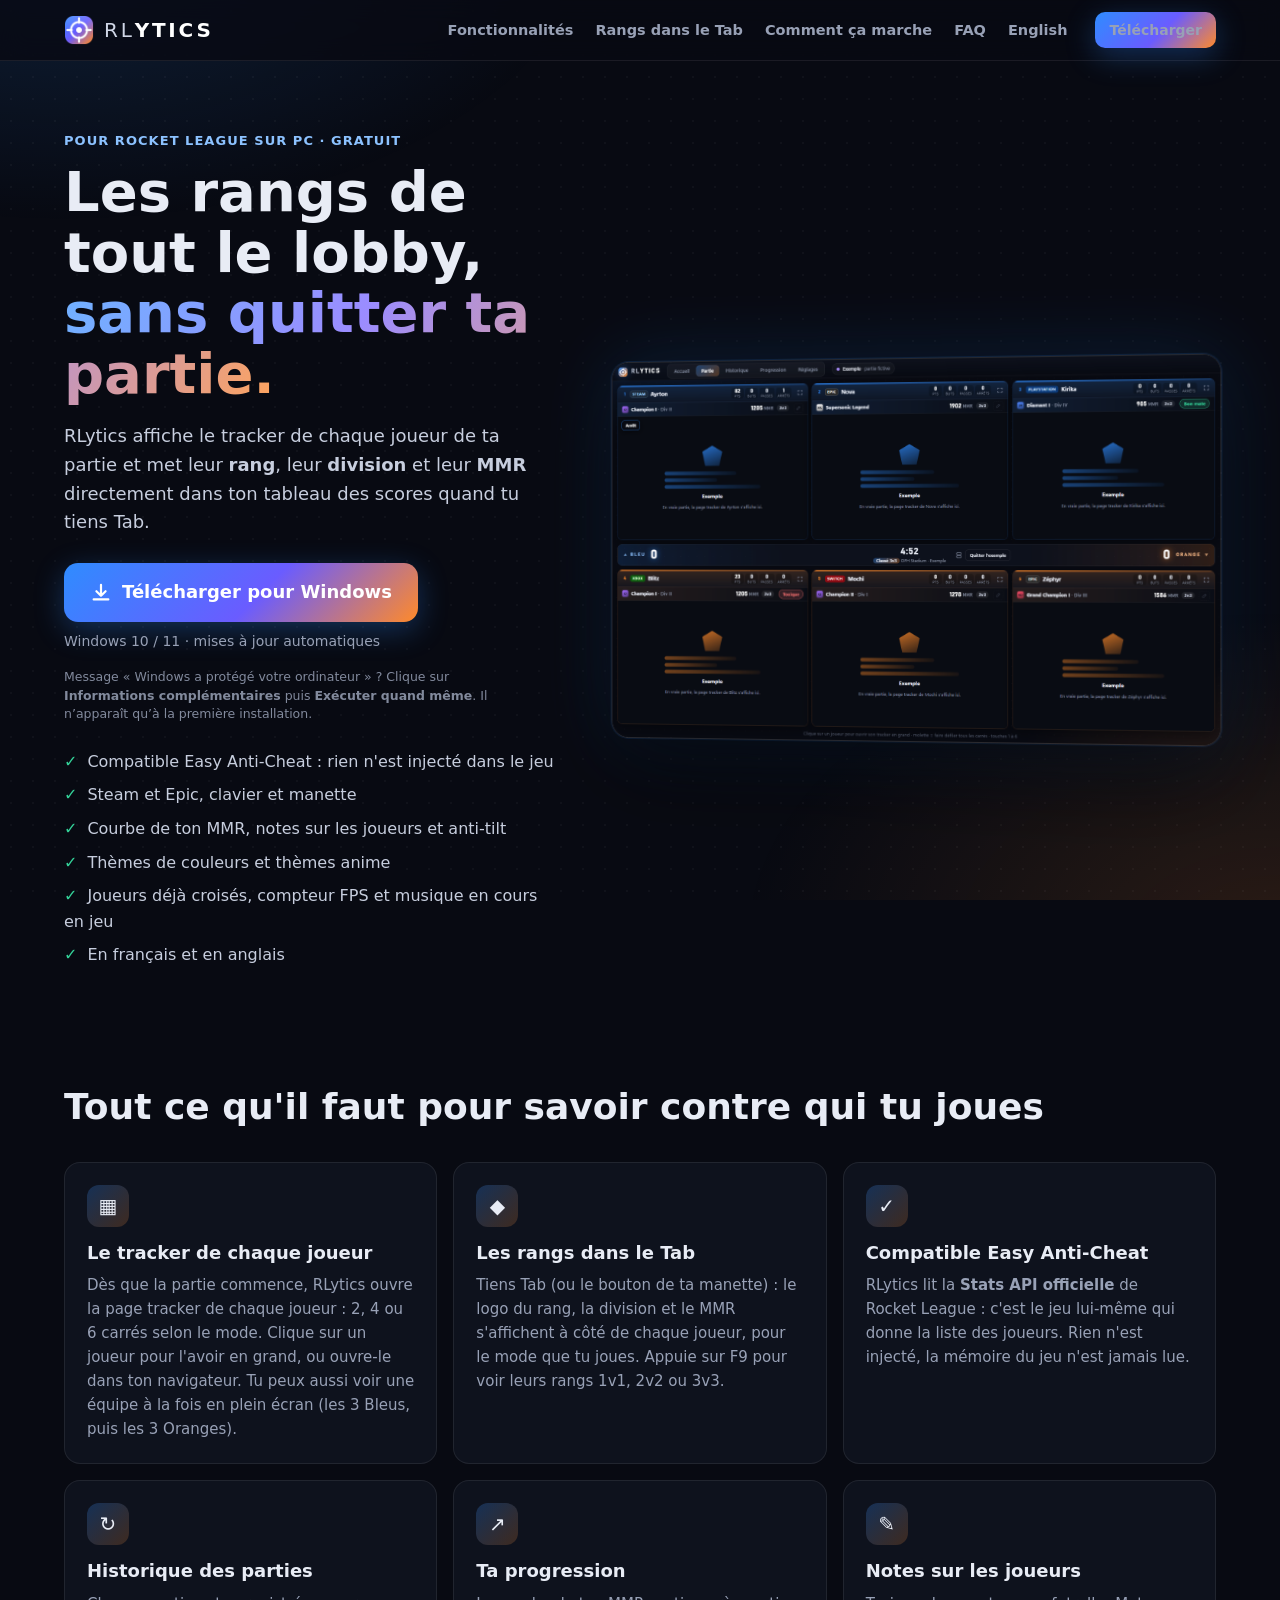
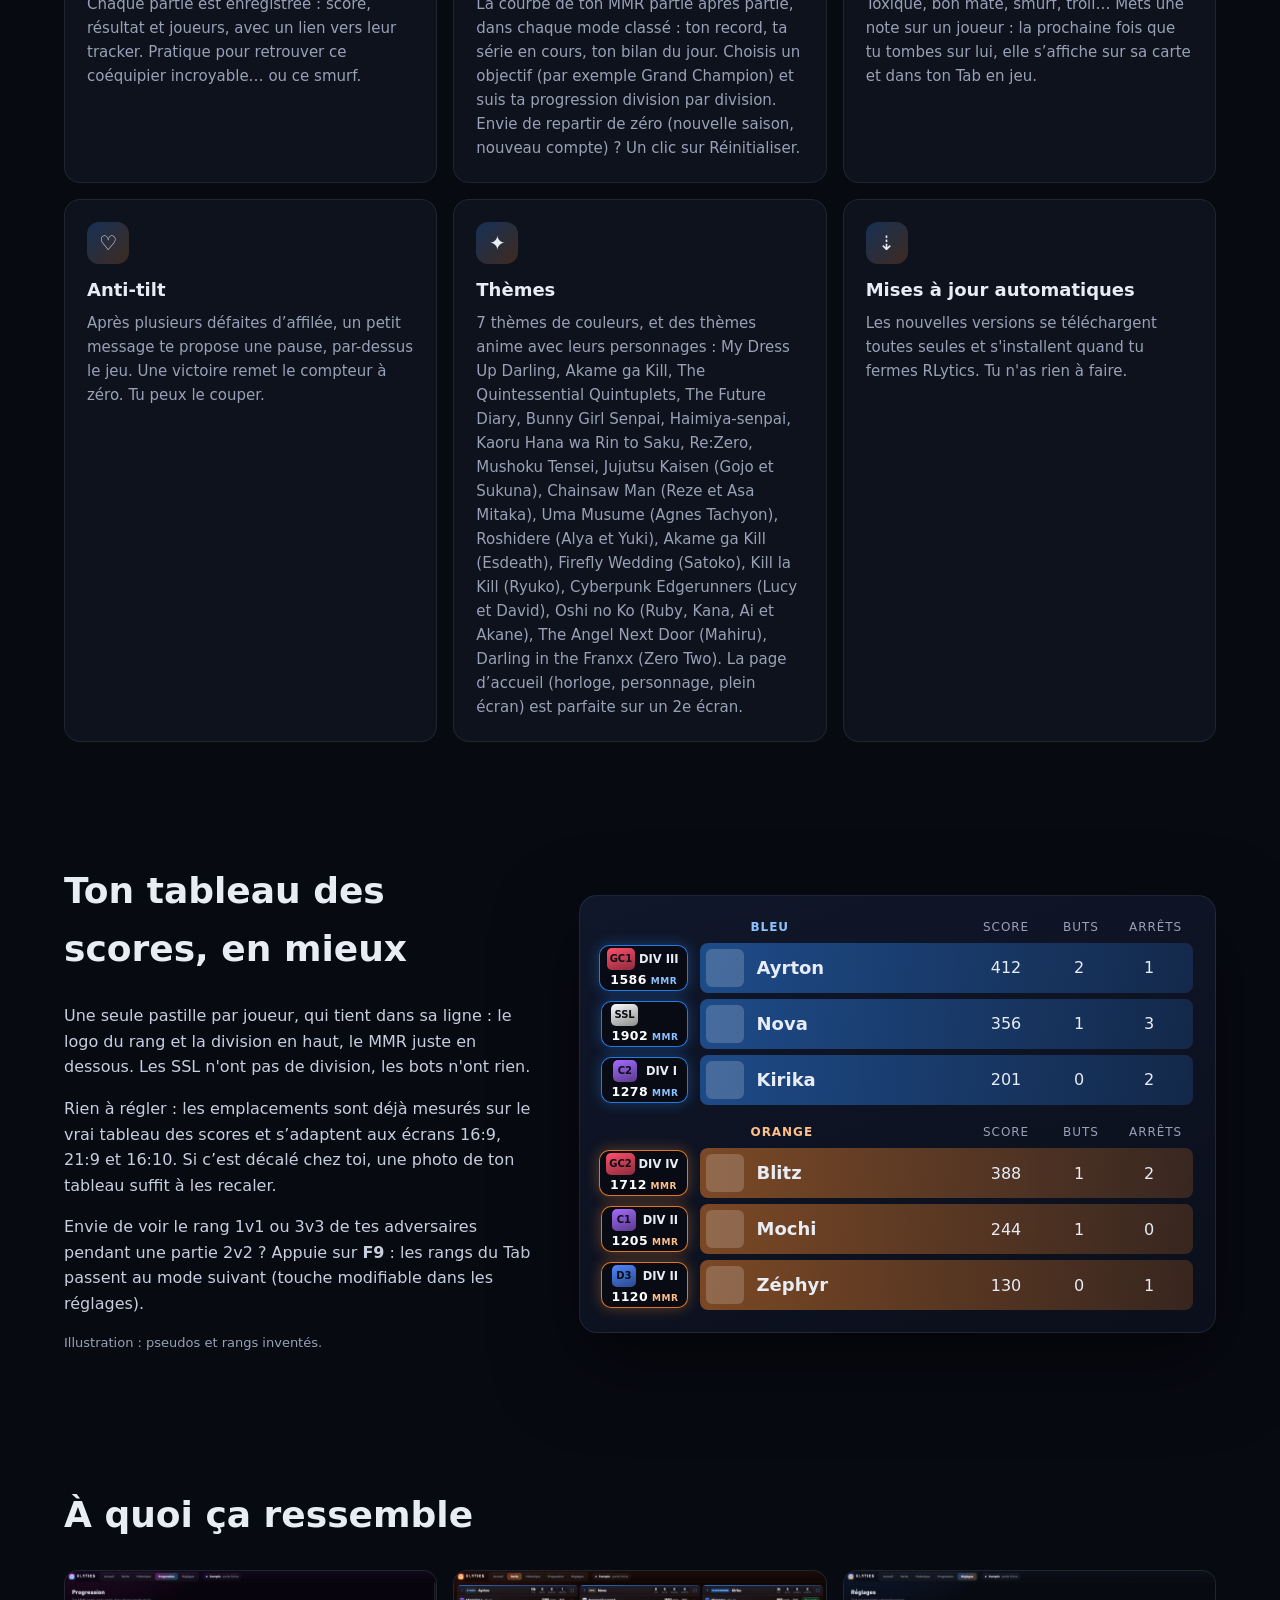
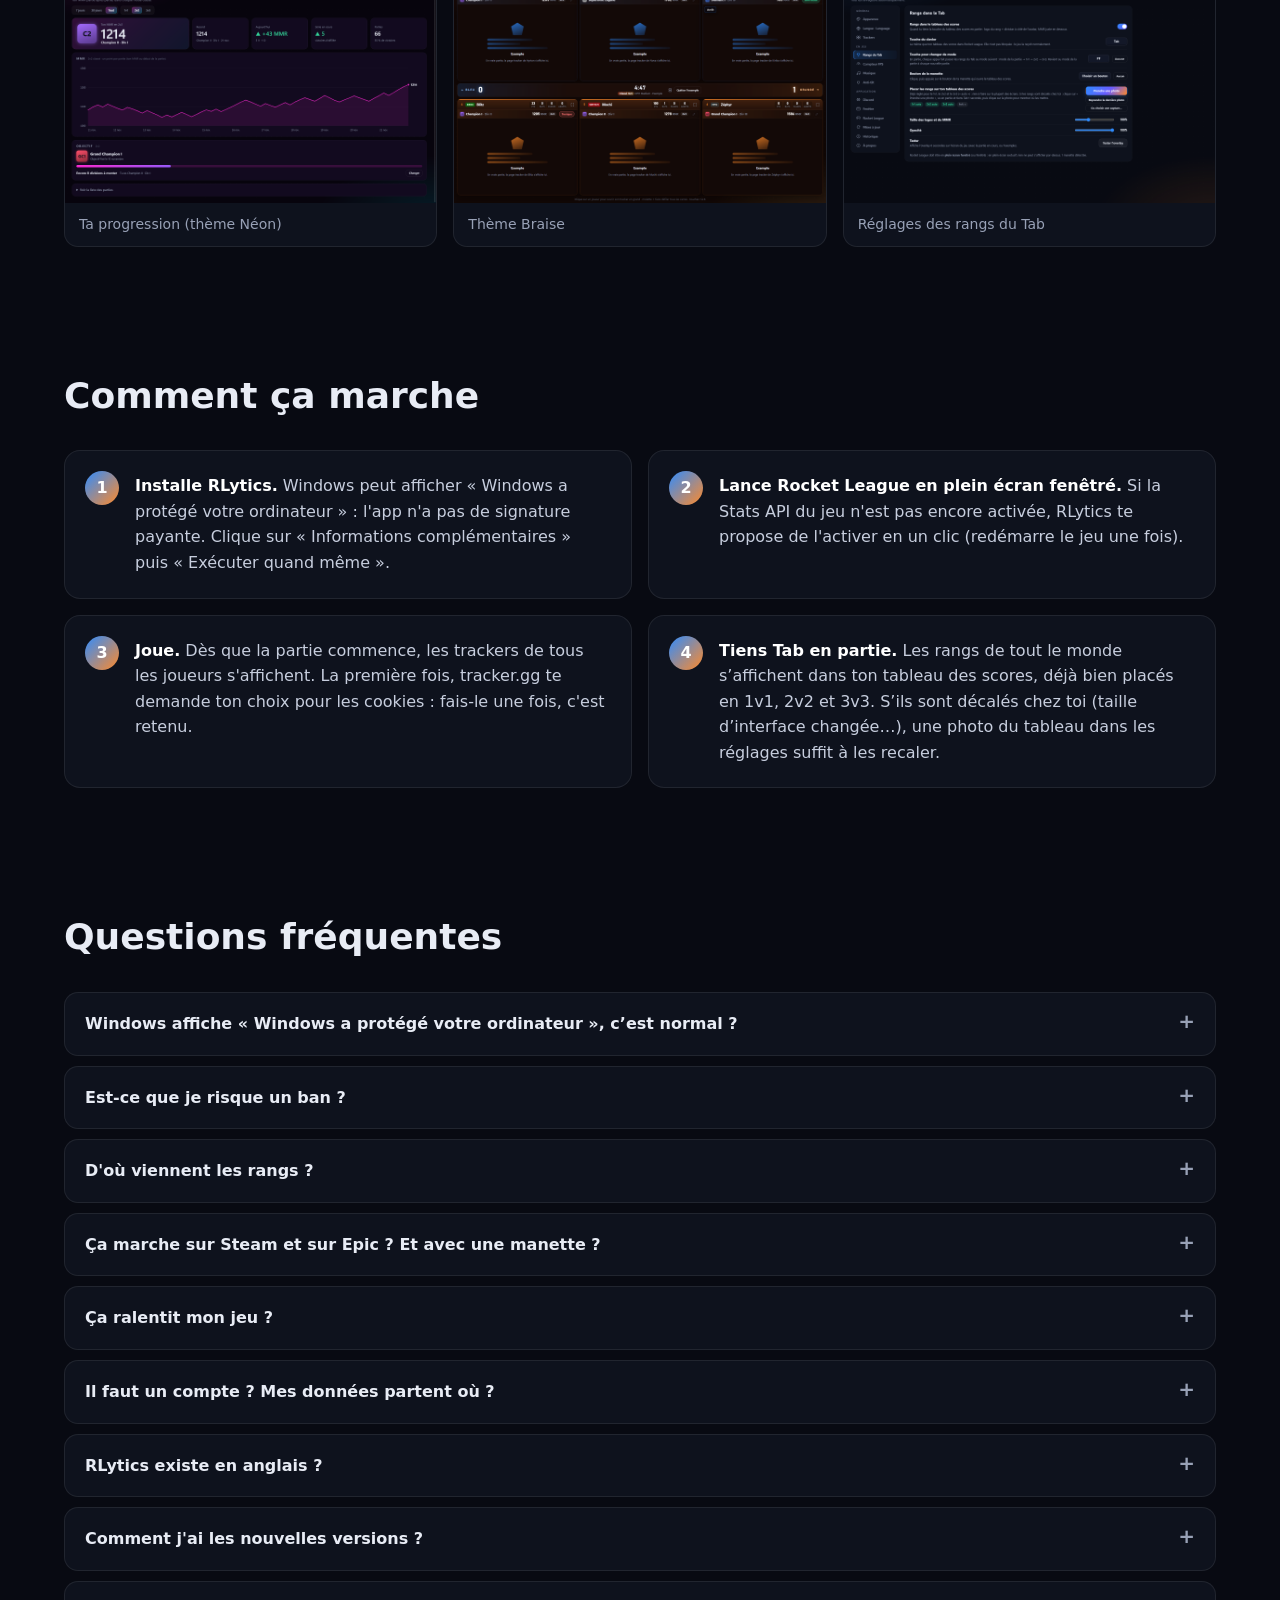
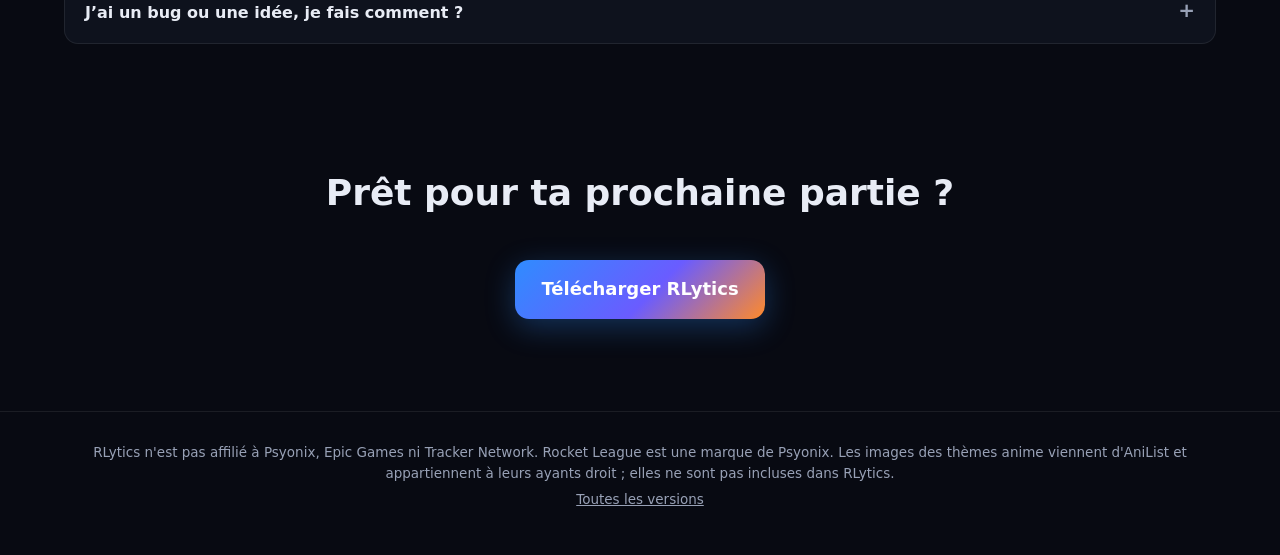
==== commit 7723942c: "Site : onglets Ton avis (commentaire, idée) de la 1.10.0 Co-Authored-By: Claude Opus 5.5 <noreply@an" ====
--- a/docs/index.html
+++ b/docs/index.html
@@ -184,7 +184,7 @@
         </details>
         <details>
           <summary>Il faut un compte ? Mes données partent où ?</summary>
-          <p>Pas de compte. Tout reste sur ton PC : réglages, historique, notes sur les joueurs, courbe de ton MMR, emplacement des rangs. RLytics se connecte seulement à tracker.gg (les pages des joueurs), à AniList (images des thèmes anime) et à GitHub (mises à jour).</p>
+          <p>Pas de compte. Tout reste sur ton PC : réglages, historique, notes sur les joueurs, courbe de ton MMR, emplacement des rangs. RLytics se connecte seulement à tracker.gg (les pages des joueurs), à AniList (images des thèmes anime) et à GitHub (mises à jour). Seule exception : un commentaire ou une idée que tu écris toi-même dans Réglages → Ton avis part au créateur quand tu appuies sur « Envoyer » (avec la version de l’app, la langue et un numéro anonyme tiré au hasard, pour pouvoir te répondre).</p>
         </details>
         <details>
           <summary>RLytics existe en anglais ?</summary>
@@ -195,8 +195,8 @@
           <p>Automatiquement : RLytics vérifie au démarrage puis toutes les 3 heures, télécharge la nouvelle version en arrière-plan et l'installe quand tu le fermes (ou tout de suite avec le bouton « Redémarrer »).</p>
         </details>
         <details>
-          <summary>J’ai un bug, je fais comment ?</summary>
-          <p>Dans RLytics : Réglages → À propos → « Ouvrir le journal ». Ce fichier explique ce qui s’est passé (il reste sur ton PC, rien n’est envoyé). Décris le problème sur <a href="https://github.com/ayusecour-stack/rlytics/issues">la page des signalements</a> et joins le journal si tu veux.</p>
+          <summary>J’ai un bug ou une idée, je fais comment ?</summary>
+          <p>Le plus simple : dans RLytics, Réglages → Ton avis → Commentaire (ou Idée à rajouter). Le créateur lit tout et te répond au même endroit. Pour un bug, le journal aide aussi : Réglages → À propos → « Ouvrir le journal ». Ce fichier explique ce qui s’est passé (il reste sur ton PC, rien n’est envoyé). Décris le problème sur <a href="https://github.com/ayusecour-stack/rlytics/issues">la page des signalements</a> et joins le journal si tu veux.</p>
         </details>
       </div>
     </section>
